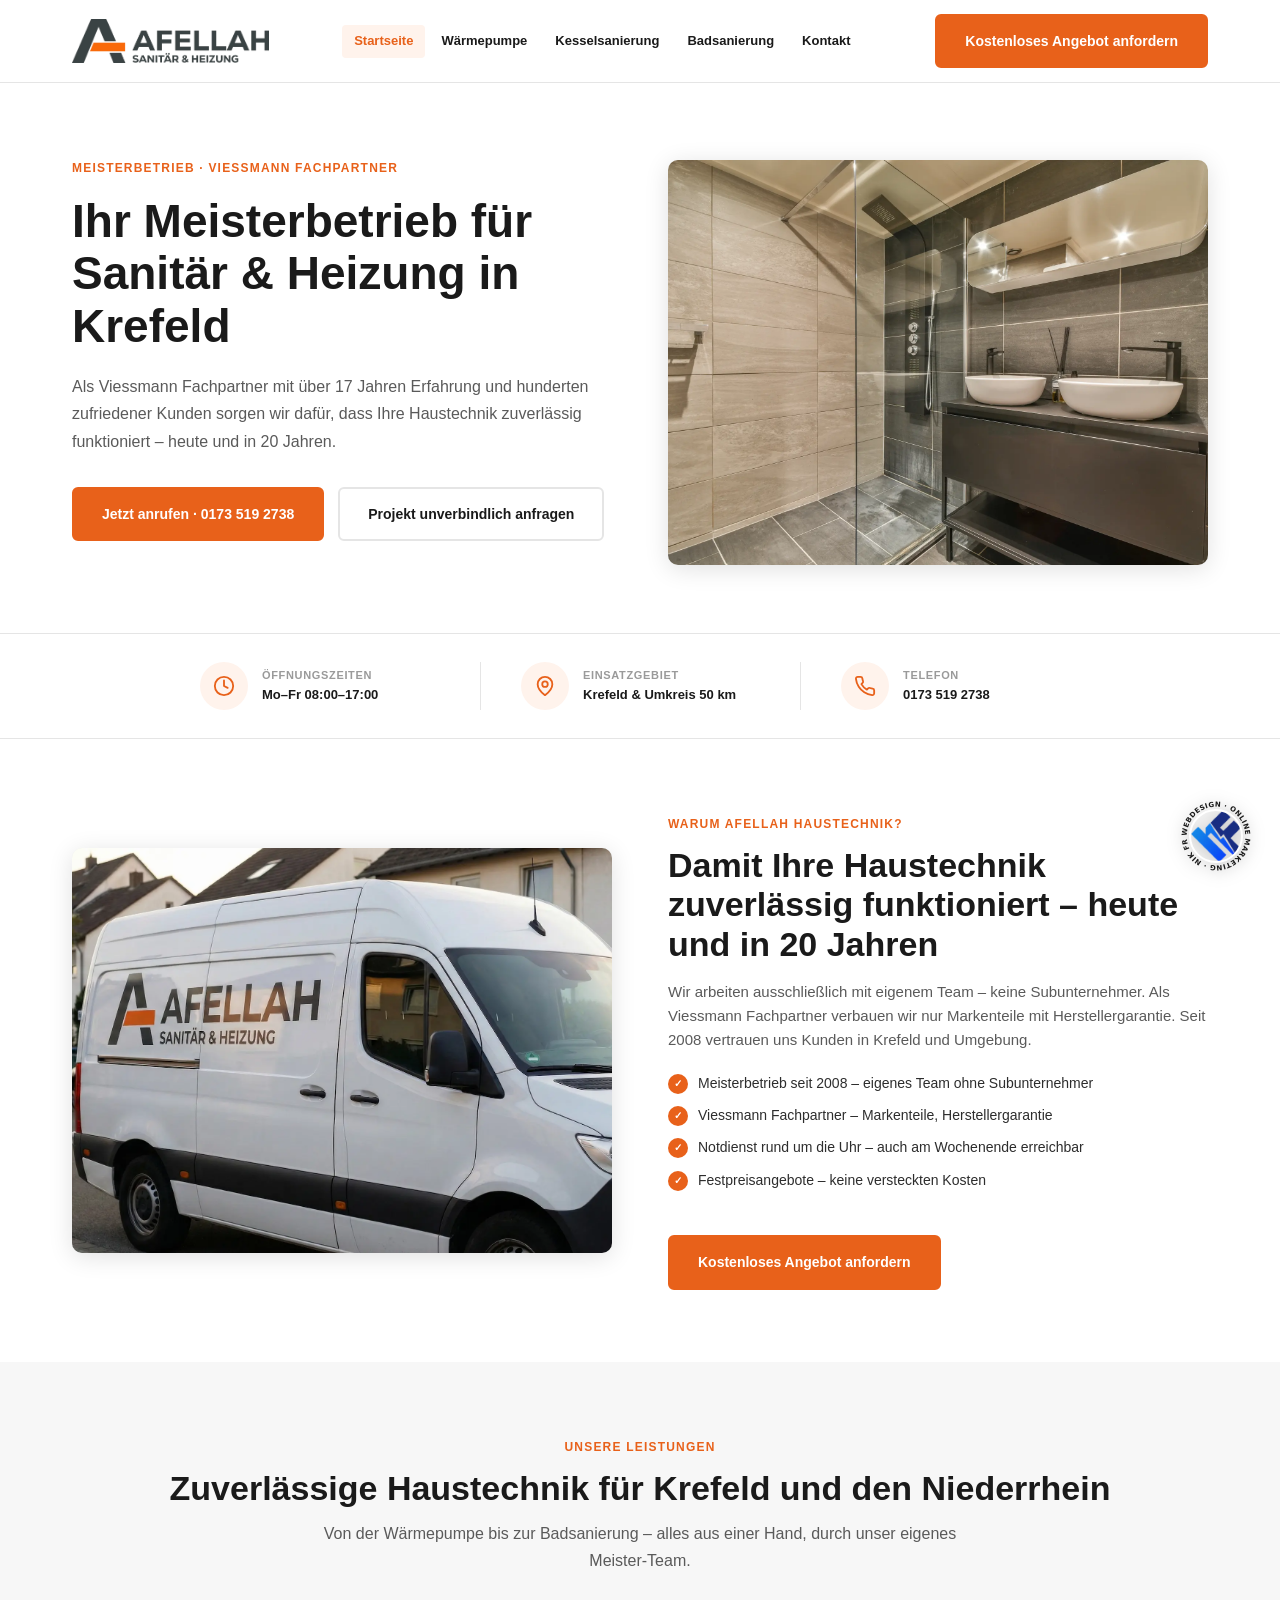
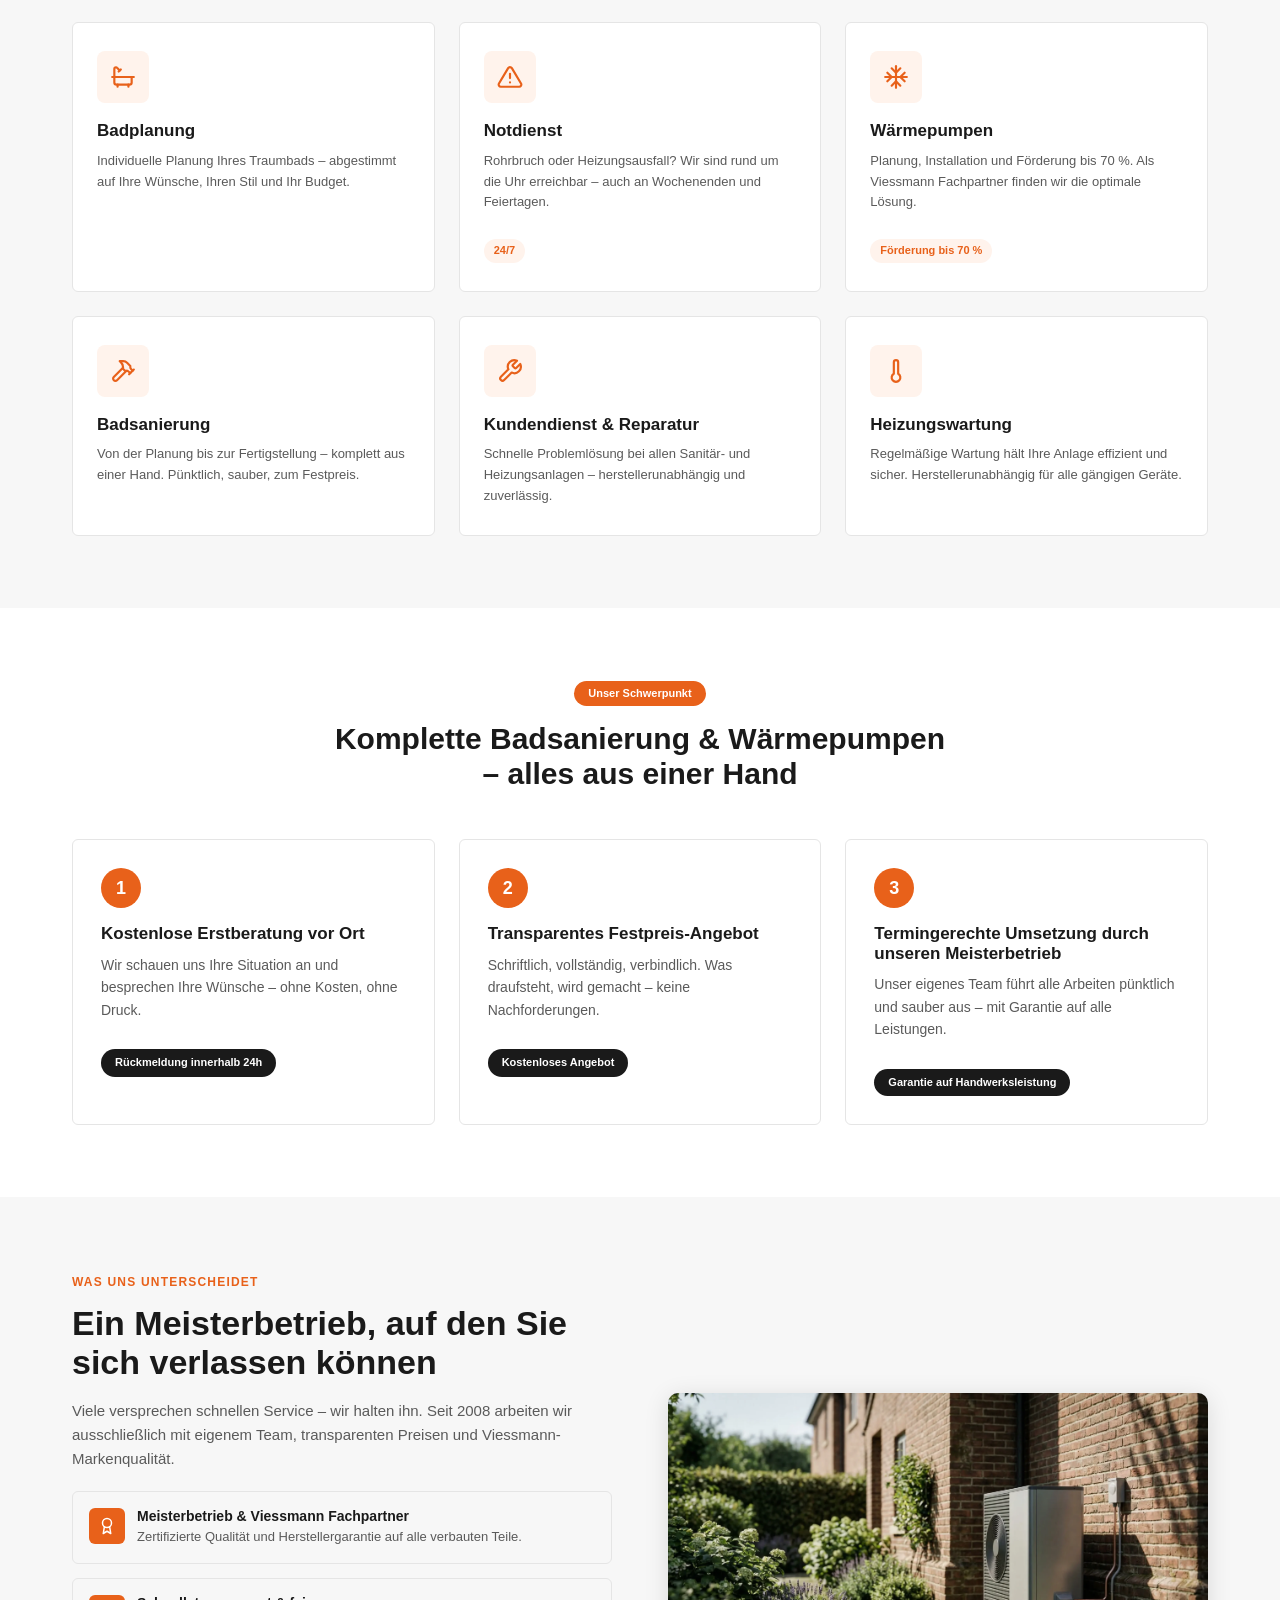
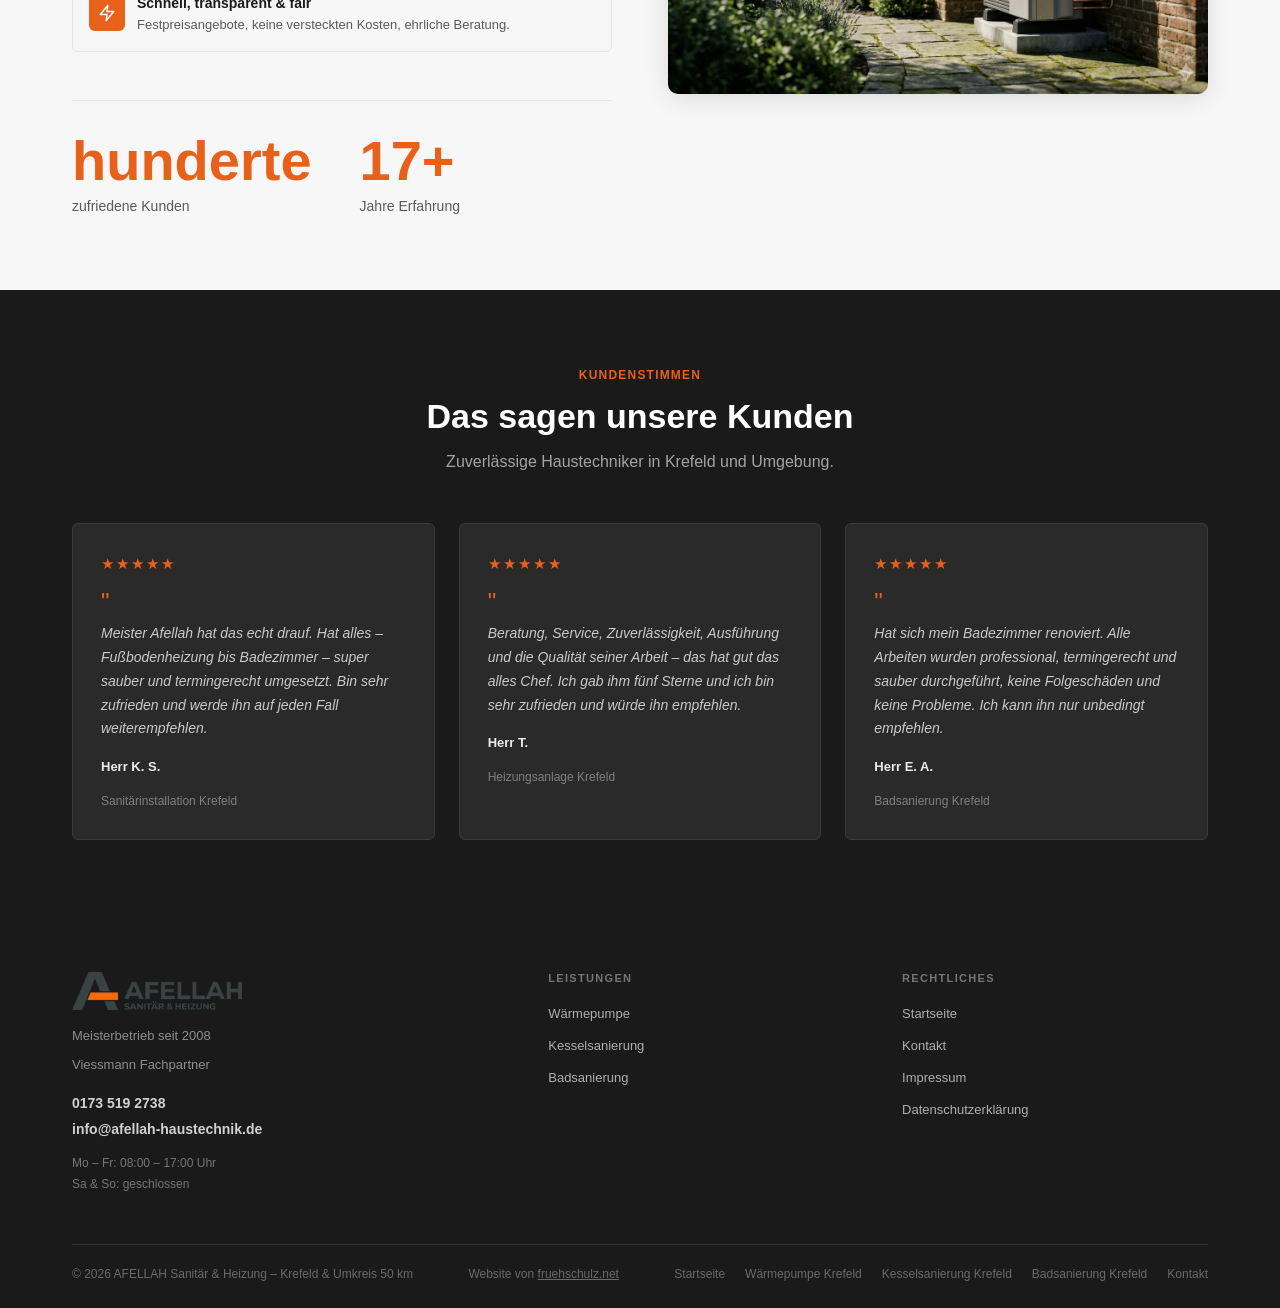
==== index.html @ 7c0c67ad "Agency-Badge auf allen Seiten eingebunden (scripts/agency-badge.js) Co-Authored-By: Claude Sonnet 4." ====
<!DOCTYPE html>
<html lang="de">
<head>
  <meta charset="UTF-8">
  <meta name="viewport" content="width=device-width, initial-scale=1.0">
  <meta name="description" data-ase="meta.description_startseite" content="Meisterbetrieb für Sanitär und Heizung in Krefeld. Viessmann Fachpartner. Wärmepumpen, Kesselsanierung, Badsanierung. Über 17 Jahre Erfahrung.">
  <meta property="og:title" content="Afellah Haustechnik – Meisterbetrieb Krefeld">
  <title data-ase="meta.title_startseite">Afellah Haustechnik – Meisterbetrieb für Sanitär &amp; Heizung Krefeld</title>
  <link rel="stylesheet" href="afellah-tokens.css">
</head>
<body>

<!-- ========== HEADER ========== -->
<header class="site-header">
  <div class="wrap">
    <div class="header-row">
      <a href="index.html" class="logo-link">
        <img src="assets/Afellah-logo-farbe.webp" alt="Afellah Haustechnik Krefeld" class="logo-img">
      </a>
      <nav class="main-nav">
        <a href="index.html" class="nav-link active">Startseite</a>
        <a href="waermepumpe.html" class="nav-link">Wärmepumpe</a>
        <a href="kesselsanierung.html" class="nav-link">Kesselsanierung</a>
        <a href="badsanierung.html" class="nav-link">Badsanierung</a>
        <a href="kontakt.html" class="nav-link">Kontakt</a>
      </nav>
      <a href="kontakt.html" class="btn btn-primary">Kostenloses Angebot anfordern</a>
      <button class="nav-toggle" aria-label="Menü öffnen">&#9776;</button>
    </div>
  </div>
</header>

<!-- ========== HERO ========== -->
<section class="hero-section">
  <div class="wrap">
    <div class="hero-grid">
      <div class="hero-text">
        <div class="eyebrow" data-ase="startseite.hero.eyebrow">Meisterbetrieb · Viessmann Fachpartner</div>
        <h1 data-ase="startseite.hero.title">Ihr Meisterbetrieb für Sanitär &amp; Heizung in Krefeld</h1>
        <p class="lead" data-ase="startseite.hero.lead">Als Viessmann Fachpartner mit über 17 Jahren Erfahrung und hunderten zufriedener Kunden sorgen wir dafür, dass Ihre Haustechnik zuverlässig funktioniert – heute und in 20 Jahren.</p>
        <div class="hero-ctas">
          <a href="tel:01735192738" class="btn btn-primary" data-ase="startseite.hero.cta_primary.text" data-ase-href-path="startseite.hero.cta_primary.href">Jetzt anrufen · 0173 519 2738</a>
          <a href="kontakt.html" class="btn btn-outline-dark" data-ase="startseite.hero.cta_secondary.text" data-ase-href-path="startseite.hero.cta_secondary.href">Projekt unverbindlich anfragen</a>
        </div>
      </div>
      <div class="hero-image">
        <img src="assets/black-interior-of-modern-restroom-2026-03-09-01-51-30-utc.webp" alt="Modernes Badezimmer – Afellah Haustechnik Krefeld" data-ase="startseite.hero.image">
      </div>
    </div>
  </div>
</section>

<!-- ========== TRUST BAR ========== -->
<div class="trust-bar">
  <div class="wrap">
    <div class="trust-grid">
      <div class="trust-item">
        <div class="trust-icon-box" data-icon="clock"></div>
        <div class="trust-item-text">
          <span class="trust-item-label">Öffnungszeiten</span>
          <span class="trust-item-value">Mo–Fr 08:00–17:00</span>
        </div>
      </div>
      <div class="trust-item">
        <div class="trust-icon-box" data-icon="map-pin"></div>
        <div class="trust-item-text">
          <span class="trust-item-label">Einsatzgebiet</span>
          <span class="trust-item-value">Krefeld &amp; Umkreis 50 km</span>
        </div>
      </div>
      <div class="trust-item">
        <div class="trust-icon-box" data-icon="phone"></div>
        <div class="trust-item-text">
          <span class="trust-item-label">Telefon</span>
          <span class="trust-item-value"><a href="tel:01735192738" style="color:inherit;">0173 519 2738</a></span>
        </div>
      </div>
    </div>
  </div>
</div>

<!-- ========== WARUM AFELLAH ========== -->
<section class="section">
  <div class="wrap">
    <div class="two-col">
      <div class="col-image" style="aspect-ratio:4/3; background:#f0f0f0; display:flex; align-items:center; justify-content:center;">
        <img src="assets/firmenwagen-abellah-transporter.webp" alt="Afellah Haustechnik Firmenwagen Krefeld" style="width:100%;height:100%;object-fit:cover;" data-ase="startseite.warum.image">
      </div>
      <div class="col-text">
        <div class="eyebrow" data-ase="startseite.warum.eyebrow">Warum Afellah Haustechnik?</div>
        <h2 data-ase="startseite.warum.title">Damit Ihre Haustechnik zuverlässig funktioniert – heute und in 20 Jahren</h2>
        <p data-ase="startseite.warum.text">Wir arbeiten ausschließlich mit eigenem Team – keine Subunternehmer. Als Viessmann Fachpartner verbauen wir nur Markenteile mit Herstellergarantie. Seit 2008 vertrauen uns Kunden in Krefeld und Umgebung.</p>
        <ul class="check-list" data-ase="startseite.warum.checks">
          <template><li data-ase-item="."></li></template>
          <li>Meisterbetrieb seit 2008 – eigenes Team ohne Subunternehmer</li>
          <li>Viessmann Fachpartner – Markenteile, Herstellergarantie</li>
          <li>Notdienst rund um die Uhr – auch am Wochenende erreichbar</li>
          <li>Festpreisangebote – keine versteckten Kosten</li>
        </ul>
        <a href="kontakt.html" class="btn btn-primary" style="margin-top:24px;" data-ase="startseite.warum.cta.text" data-ase-href-path="startseite.warum.cta.href">Kostenloses Angebot anfordern</a>
      </div>
    </div>
  </div>
</section>

<!-- ========== LEISTUNGEN ========== -->
<section class="section bg-light">
  <div class="wrap">
    <div class="section-header">
      <div class="eyebrow" data-ase="startseite.leistungen.eyebrow">Unsere Leistungen</div>
      <h2 data-ase="startseite.leistungen.title">Zuverlässige Haustechnik für Krefeld und den Niederrhein</h2>
      <p class="lead" data-ase="startseite.leistungen.lead">Von der Wärmepumpe bis zur Badsanierung – alles aus einer Hand, durch unser eigenes Meister-Team.</p>
    </div>
    <div class="cards-grid-3" data-ase="startseite.leistungen.items">
      <template>
        <a class="service-card" data-ase-item="." data-ase-href="href">
          <div class="service-icon" data-ase-item="icon"></div>
          <h3 data-ase-item="title"></h3>
          <p data-ase-item="text"></p>
          <span class="service-tag" data-ase-item="tag"></span>
        </a>
      </template>
      <a href="badsanierung.html" class="service-card">
        <div class="service-icon">🛁</div>
        <h3>Badplanung</h3>
        <p>Individuelle Planung Ihres Traumbads – abgestimmt auf Ihre Wünsche, Ihren Stil und Ihr Budget.</p>
      </a>
      <div class="service-card">
        <div class="service-icon">🚨</div>
        <h3>Notdienst</h3>
        <p>Rohrbruch oder Heizungsausfall? Wir sind rund um die Uhr erreichbar – auch an Wochenenden und Feiertagen.</p>
        <span class="service-tag">24/7</span>
      </div>
      <a href="waermepumpe.html" class="service-card">
        <div class="service-icon">♨️</div>
        <h3>Wärmepumpen</h3>
        <p>Planung, Installation und Förderung bis 70 %. Als Viessmann Fachpartner finden wir die optimale Lösung.</p>
        <span class="service-tag">Förderung bis 70 %</span>
      </a>
      <a href="badsanierung.html" class="service-card">
        <div class="service-icon">🔨</div>
        <h3>Badsanierung</h3>
        <p>Von der Planung bis zur Fertigstellung – komplett aus einer Hand. Pünktlich, sauber, zum Festpreis.</p>
      </a>
      <div class="service-card">
        <div class="service-icon">🔧</div>
        <h3>Kundendienst &amp; Reparatur</h3>
        <p>Schnelle Problemlösung bei allen Sanitär- und Heizungsanlagen – herstellerunabhängig und zuverlässig.</p>
      </div>
      <a href="kesselsanierung.html" class="service-card">
        <div class="service-icon">🌡️</div>
        <h3>Heizungswartung</h3>
        <p>Regelmäßige Wartung hält Ihre Anlage effizient und sicher. Herstellerunabhängig für alle gängigen Geräte.</p>
      </a>
    </div>
  </div>
</section>

<!-- ========== SCHWERPUNKT ========== -->
<section class="section">
  <div class="wrap">
    <div class="process-intro">
      <span class="tag" style="display:inline-block;padding:4px 14px;background:var(--orange);color:#fff;border-radius:20px;font-size:11px;font-weight:600;margin-bottom:16px;" data-ase="startseite.schwerpunkt.tag">Unser Schwerpunkt</span>
      <h2 data-ase="startseite.schwerpunkt.title">Komplette Badsanierung &amp; Wärmepumpen<br>– alles aus einer Hand</h2>
    </div>
    <div class="steps-grid" data-ase="startseite.schwerpunkt.steps">
      <template>
        <div class="step-card">
          <div class="step-num" data-ase-item="num"></div>
          <h3 data-ase-item="title"></h3>
          <p data-ase-item="text"></p>
          <span class="pill" data-ase-item="pill"></span>
        </div>
      </template>
      <div class="step-card">
        <div class="step-num">1</div>
        <h3>Kostenlose Erstberatung vor Ort</h3>
        <p>Wir schauen uns Ihre Situation an und besprechen Ihre Wünsche – ohne Kosten, ohne Druck.</p>
        <span class="pill">Rückmeldung innerhalb 24h</span>
      </div>
      <div class="step-card">
        <div class="step-num">2</div>
        <h3>Transparentes Festpreis-Angebot</h3>
        <p>Schriftlich, vollständig, verbindlich. Was draufsteht, wird gemacht – keine Nachforderungen.</p>
        <span class="pill">Kostenloses Angebot</span>
      </div>
      <div class="step-card">
        <div class="step-num">3</div>
        <h3>Termingerechte Umsetzung durch unseren Meisterbetrieb</h3>
        <p>Unser eigenes Team führt alle Arbeiten pünktlich und sauber aus – mit Garantie auf alle Leistungen.</p>
        <span class="pill">Garantie auf Handwerksleistung</span>
      </div>
    </div>
  </div>
</section>

<!-- ========== WAS UNS UNTERSCHEIDET ========== -->
<section class="section bg-light">
  <div class="wrap">
    <div class="unterscheidet-grid">
      <div class="unterscheidet-left">
        <div class="eyebrow" data-ase="startseite.unterscheidet.eyebrow">Was uns unterscheidet</div>
        <h2 data-ase="startseite.unterscheidet.title">Ein Meisterbetrieb, auf den Sie sich verlassen können</h2>
        <p data-ase="startseite.unterscheidet.text">Viele versprechen schnellen Service – wir halten ihn. Seit 2008 arbeiten wir ausschließlich mit eigenem Team, transparenten Preisen und Viessmann-Markenqualität.</p>
        <div class="trust-badges" data-ase="startseite.unterscheidet.badges">
          <template>
            <div class="trust-badge">
              <div class="trust-badge-icon" data-ase-item="icon"></div>
              <div class="trust-badge-text">
                <h4 data-ase-item="title"></h4>
                <p data-ase-item="text"></p>
              </div>
            </div>
          </template>
          <div class="trust-badge">
            <div class="trust-badge-icon">🏆</div>
            <div class="trust-badge-text">
              <h4>Meisterbetrieb &amp; Viessmann Fachpartner</h4>
              <p>Zertifizierte Qualität und Herstellergarantie auf alle verbauten Teile.</p>
            </div>
          </div>
          <div class="trust-badge">
            <div class="trust-badge-icon">⚡</div>
            <div class="trust-badge-text">
              <h4>Schnell, transparent &amp; fair</h4>
              <p>Festpreisangebote, keine versteckten Kosten, ehrliche Beratung.</p>
            </div>
          </div>
        </div>
        <div class="stats-bar" data-ase="startseite.unterscheidet.stats">
          <template>
            <div class="stat-item">
              <span class="stat-num" data-ase-item="num"></span>
              <span class="stat-label" data-ase-item="label"></span>
            </div>
          </template>
          <div class="stat-item">
            <span class="stat-num">hunderte</span>
            <span class="stat-label">zufriedene Kunden</span>
          </div>
          <div class="stat-item">
            <span class="stat-num">17+</span>
            <span class="stat-label">Jahre Erfahrung</span>
          </div>
        </div>
      </div>
      <div class="unterscheidet-right">
        <img src="assets/luft-waermepumpe-backsteinhaus-scaled.webp" alt="Wärmepumpe Afellah Haustechnik Krefeld" data-ase="startseite.unterscheidet.image">
      </div>
    </div>
  </div>
</section>

<!-- ========== TESTIMONIALS ========== -->
<section class="testimonials-section">
  <div class="wrap">
    <div class="section-header">
      <div class="eyebrow" data-ase="startseite.testimonials.eyebrow">Kundenstimmen</div>
      <h2 data-ase="startseite.testimonials.title">Das sagen unsere Kunden</h2>
      <p class="lead" data-ase="startseite.testimonials.lead">Zuverlässige Haustechniker in Krefeld und Umgebung.</p>
    </div>
    <div class="cards-grid-3" data-ase="startseite.testimonials.items">
      <template>
        <div class="testimonial-card">
          <div class="stars" data-ase-item="stars"></div>
          <span class="quote-mark">"</span>
          <p class="quote" data-ase-item="quote"></p>
          <p class="author" data-ase-item="author"></p>
          <p class="author-role" data-ase-item="role"></p>
        </div>
      </template>
      <div class="testimonial-card">
        <div class="stars">★★★★★</div>
        <span class="quote-mark">"</span>
        <p class="quote">Meister Afellah hat das echt drauf. Hat alles – Fußbodenheizung bis Badezimmer – super sauber und termingerecht umgesetzt. Bin sehr zufrieden und werde ihn auf jeden Fall weiterempfehlen.</p>
        <p class="author">Herr K. S.</p>
        <p class="author-role">Sanitärinstallation Krefeld</p>
      </div>
      <div class="testimonial-card">
        <div class="stars">★★★★★</div>
        <span class="quote-mark">"</span>
        <p class="quote">Beratung, Service, Zuverlässigkeit, Ausführung und die Qualität seiner Arbeit – das hat gut das alles Chef. Ich gab ihm fünf Sterne und ich bin sehr zufrieden und würde ihn empfehlen.</p>
        <p class="author">Herr T.</p>
        <p class="author-role">Heizungsanlage Krefeld</p>
      </div>
      <div class="testimonial-card">
        <div class="stars">★★★★★</div>
        <span class="quote-mark">"</span>
        <p class="quote">Hat sich mein Badezimmer renoviert. Alle Arbeiten wurden professional, termingerecht und sauber durchgeführt, keine Folgeschäden und keine Probleme. Ich kann ihn nur unbedingt empfehlen.</p>
        <p class="author">Herr E. A.</p>
        <p class="author-role">Badsanierung Krefeld</p>
      </div>
    </div>
  </div>
</section>


<!-- ========== FOOTER ========== -->
<footer class="site-footer">
  <div class="wrap">
    <div class="footer-grid">
      <div class="footer-col footer-brand">
        <img src="assets/Afellah-logo-farbe.webp" alt="Afellah Haustechnik" class="footer-logo">
        <p>Meisterbetrieb seit 2008</p>
        <p>Viessmann Fachpartner</p>
        <div class="footer-contact">
          <a href="tel:01735192738">0173 519 2738</a>
          <a href="mailto:info@afellah-haustechnik.de">info@afellah-haustechnik.de</a>
        </div>
        <div class="footer-hours">
          Mo – Fr: 08:00 – 17:00 Uhr<br>
          Sa &amp; So: geschlossen
        </div>
      </div>
      <div class="footer-col">
        <h4>Leistungen</h4>
        <ul>
          <li><a href="waermepumpe.html">Wärmepumpe</a></li>
          <li><a href="kesselsanierung.html">Kesselsanierung</a></li>
          <li><a href="badsanierung.html">Badsanierung</a></li>
        </ul>
      </div>
      <div class="footer-col">
        <h4>Rechtliches</h4>
        <ul>
          <li><a href="index.html">Startseite</a></li>
          <li><a href="kontakt.html">Kontakt</a></li>
          <li><a href="impressum.html">Impressum</a></li>
          <li><a href="datenschutz.html">Datenschutzerklärung</a></li>
        </ul>
      </div>
    </div>
    <div class="footer-bottom">
      <span>© 2026 AFELLAH Sanitär &amp; Heizung – Krefeld &amp; Umkreis 50 km</span>
      <span style="font-size: 12px; color: rgba(255,255,255,.35);">Website von <a href="https://fruehschulz.net/" target="_blank" rel="noopener" style="color: rgba(255,255,255,.35); text-decoration: underline;">fruehschulz.net</a></span>
      <nav>
        <a href="index.html">Startseite</a>
        <a href="waermepumpe.html">Wärmepumpe Krefeld</a>
        <a href="kesselsanierung.html">Kesselsanierung Krefeld</a>
        <a href="badsanierung.html">Badsanierung Krefeld</a>
        <a href="kontakt.html">Kontakt</a>
      </nav>
    </div>
  </div>
</footer>

<script src="scripts/ase-bridge.js"></script>
<script src="scripts/agency-badge.js"></script>
</body>
</html>
---- afellah-tokens.css ----
/* ============================================================
   AFELLAH HAUSTECHNIK – Design System
   ============================================================ */

:root {
  --orange:      #E8611A;
  --orange-dark: #C04E0F;
  --orange-light:#FFF3EC;
  --dark:        #1A1A1A;
  --dark-2:      #2A2A2A;
  --dark-3:      #3A3A3A;
  --ink:         #1A1A1A;
  --ink-2:       #2D2D2D;
  --ink-3:       #5A5A5A;
  --mute:        #9A9A9A;
  --hair:        #E5E5E5;
  --paper:       #FFFFFF;
  --paper-2:     #F7F7F7;
  --shadow-sm:   0 2px 8px rgba(0,0,0,.08);
  --shadow-md:   0 4px 24px rgba(0,0,0,.12);
  --radius:      6px;
  --radius-lg:   10px;
}

/* ---- Reset ---- */
*, *::before, *::after { box-sizing: border-box; }
html, body { margin: 0; padding: 0; }
body {
  font-family: 'Inter', -apple-system, BlinkMacSystemFont, 'Segoe UI', 'Arial', sans-serif;
  color: var(--ink);
  background: var(--paper);
  -webkit-font-smoothing: antialiased;
  line-height: 1.6;
  font-size: 15px;
}
a { color: inherit; text-decoration: none; }
img { max-width: 100%; display: block; height: auto; }
ul { margin: 0; padding: 0; list-style: none; }
h1, h2, h3, h4 { margin: 0; line-height: 1.15; }
p { margin: 0 0 14px; }
p:last-child { margin-bottom: 0; }

/* ---- Layout ---- */
.wrap { max-width: 1200px; margin: 0 auto; padding: 0 32px; }
.section { padding: 72px 0; }
.bg-light { background: var(--paper-2); }
.bg-dark { background: var(--dark); color: #fff; }
.section-header { margin-bottom: 48px; text-align: center; }
.section-header h2 { margin-bottom: 12px; }
.section-header .lead { max-width: 640px; margin: 12px auto 0; }

/* ---- Typography ---- */
h1 { font-size: 46px; font-weight: 700; }
h2 { font-size: 34px; font-weight: 700; }
h3 { font-size: 20px; font-weight: 700; }
h4 { font-size: 12px; font-weight: 700; letter-spacing: .1em; text-transform: uppercase; }
.eyebrow {
  display: inline-block;
  font-size: 12px; font-weight: 600; letter-spacing: .1em; text-transform: uppercase;
  color: var(--orange); margin-bottom: 12px;
}
.lead { font-size: 16px; line-height: 1.7; color: var(--ink-3); }

/* ---- Buttons ---- */
.btn {
  display: inline-flex; align-items: center; justify-content: center; gap: 8px;
  padding: 14px 28px; border-radius: var(--radius); border: 2px solid transparent;
  font-size: 14px; font-weight: 600; cursor: pointer;
  transition: all .2s; white-space: nowrap; font-family: inherit;
}
.btn-primary {
  background: var(--orange); color: #fff;
  border-color: var(--orange);
}
.btn-primary:hover { background: var(--orange-dark); border-color: var(--orange-dark); }
.btn-outline-white {
  background: transparent; color: #fff;
  border-color: rgba(255,255,255,.5);
}
.btn-outline-white:hover { background: rgba(255,255,255,.1); border-color: #fff; }
.btn-outline-dark {
  background: transparent; color: var(--ink);
  border-color: var(--hair);
}
.btn-outline-dark:hover { border-color: var(--ink); background: var(--ink); color: #fff; }
.btn-lg { padding: 16px 36px; font-size: 15px; }

/* ============================================================
   HEADER
   ============================================================ */
.site-header {
  background: #fff;
  border-bottom: 1px solid var(--hair);
  position: sticky; top: 0; z-index: 100;
}
.header-row {
  display: flex; align-items: center; justify-content: space-between;
  padding: 14px 0; gap: 24px;
}
.logo-link { flex-shrink: 0; }
.logo-img { height: 44px; width: auto; }
.main-nav { display: flex; gap: 4px; }
.nav-link {
  font-size: 13px; font-weight: 600; color: var(--ink);
  transition: color .2s; padding: 6px 12px; border-radius: 4px;
}
.nav-link:hover { color: var(--orange); }
.nav-link.active { color: var(--orange); background: var(--orange-light); }
.nav-toggle {
  display: none; background: none; border: none;
  font-size: 22px; cursor: pointer; padding: 4px 8px; color: var(--ink);
}

/* ============================================================
   HERO
   ============================================================ */
.hero-section {
  padding: 72px 0 64px;
  background: var(--paper);
}
.hero-grid {
  display: grid; grid-template-columns: 1fr 1fr; gap: 56px; align-items: center;
}
.hero-text .eyebrow { margin-bottom: 16px; }
.hero-text h1 { margin-bottom: 20px; color: var(--ink); }
.hero-text .lead { margin-bottom: 32px; }
.hero-ctas { display: flex; gap: 14px; flex-wrap: wrap; margin-bottom: 28px; }
.hero-image {
  border-radius: var(--radius-lg);
  overflow: hidden;
  box-shadow: var(--shadow-md);
  aspect-ratio: 4/3;
}
.hero-image img { width: 100%; height: 100%; object-fit: cover; }

/* ---- Subpage hero ---- */
.hero-sub { padding: 56px 0; background: var(--paper); }
.hero-compact { padding: 56px 0; text-align: center; }
.hero-info-bar {
  display: flex; gap: 24px; flex-wrap: wrap;
  padding-top: 20px; border-top: 1px solid var(--hair);
  font-size: 13px; color: var(--ink-3);
}

/* ============================================================
   TRUST BAR
   ============================================================ */
.trust-bar { background: var(--paper); padding: 28px 0; border-top: 1px solid var(--hair); border-bottom: 1px solid var(--hair); }
.trust-grid { display: flex; gap: 0; justify-content: center; }
.trust-item {
  display: flex; align-items: center; gap: 14px;
  padding: 0 40px; flex: 1; max-width: 320px;
}
.trust-item + .trust-item {
  border-left: 1px solid var(--hair);
}
.trust-icon-box {
  width: 48px; height: 48px; flex-shrink: 0;
  background: var(--orange-light);
  border-radius: 50%;
  display: flex; align-items: center; justify-content: center;
  color: var(--orange); font-size: 20px;
}
.trust-icon-box svg { width: 22px; height: 22px; }
.trust-item-text { display: flex; flex-direction: column; }
.trust-item-label { font-size: 11px; font-weight: 600; color: var(--mute); text-transform: uppercase; letter-spacing: .06em; }
.trust-item-value { font-size: 13px; font-weight: 600; color: var(--ink); }

/* ============================================================
   TWO-COL SECTIONS
   ============================================================ */
.two-col {
  display: grid; grid-template-columns: 1fr 1fr; gap: 56px; align-items: center;
}
.two-col-text-right { direction: rtl; }
.two-col-text-right > * { direction: ltr; }
.col-text .eyebrow { margin-bottom: 12px; }
.col-text h2 { margin-bottom: 16px; }
.col-text p { color: var(--ink-3); font-size: 15px; }
.col-image { border-radius: var(--radius-lg); overflow: hidden; box-shadow: var(--shadow-md); }
.col-image img { width: 100%; height: 100%; object-fit: cover; }

/* ---- Check list ---- */
.check-list { display: flex; flex-direction: column; gap: 10px; margin: 20px 0; }
.check-list li {
  display: flex; align-items: flex-start; gap: 10px;
  font-size: 14px; color: var(--ink-2);
}
.check-list li::before {
  content: "✓";
  display: inline-flex; align-items: center; justify-content: center;
  width: 20px; height: 20px; flex-shrink: 0;
  background: var(--orange); color: #fff;
  border-radius: 50%; font-size: 10px; font-weight: 700;
  margin-top: 2px;
}

/* ============================================================
   LEISTUNGEN CARDS
   ============================================================ */
.cards-grid-3 { display: grid; grid-template-columns: repeat(3, 1fr); gap: 24px; }
.cards-grid-2 { display: grid; grid-template-columns: repeat(2, 1fr); gap: 24px; }

.service-card {
  padding: 28px 24px;
  border-radius: var(--radius);
  background: var(--paper);
  border: 1px solid var(--hair);
  transition: transform .2s, box-shadow .2s, border-color .2s;
  display: block;
}
.service-card:hover {
  transform: translateY(-4px);
  box-shadow: var(--shadow-md);
  border-color: var(--orange);
}
.service-icon svg { width: 26px; height: 26px; }
.service-icon {
  width: 52px; height: 52px;
  background: var(--orange-light);
  border-radius: 8px;
  display: flex; align-items: center; justify-content: center;
  color: var(--orange); font-size: 24px;
  margin-bottom: 18px;
}
.service-card h3 { font-size: 17px; margin-bottom: 10px; }
.service-card p { font-size: 13px; color: var(--ink-3); line-height: 1.6; }
.service-tag {
  display: inline-block; margin-top: 12px;
  padding: 3px 10px;
  background: var(--orange-light); color: var(--orange);
  border-radius: 20px; font-size: 11px; font-weight: 600;
}

/* ============================================================
   SCHWERPUNKT / PROCESS
   ============================================================ */
.process-intro {
  text-align: center; margin-bottom: 48px;
}
.process-intro .tag {
  display: inline-block; padding: 4px 14px;
  background: var(--orange); color: #fff;
  border-radius: 20px; font-size: 11px; font-weight: 600;
  margin-bottom: 16px;
}
.process-intro h2 { font-size: 30px; max-width: 640px; margin: 0 auto; }

.steps-grid { display: grid; grid-template-columns: repeat(3, 1fr); gap: 24px; }
.step-card {
  padding: 28px;
  border-radius: var(--radius);
  background: var(--paper);
  border: 1px solid var(--hair);
}
.step-num {
  width: 40px; height: 40px;
  border-radius: 50%;
  background: var(--orange); color: #fff;
  display: flex; align-items: center; justify-content: center;
  font-size: 18px; font-weight: 700;
  margin-bottom: 16px;
}
.step-card h3 { font-size: 17px; margin-bottom: 10px; }
.step-card p { font-size: 14px; color: var(--ink-3); }
.pill {
  display: inline-block; margin-top: 14px;
  padding: 5px 14px;
  background: var(--dark); color: #fff;
  border-radius: 20px; font-size: 11px; font-weight: 600;
}

/* ============================================================
   WAS UNS UNTERSCHEIDET
   ============================================================ */
.unterscheidet-grid {
  display: grid; grid-template-columns: 1fr 1fr; gap: 56px; align-items: center;
}
.unterscheidet-left h2 { margin-bottom: 16px; }
.unterscheidet-left p { color: var(--ink-3); font-size: 15px; margin-bottom: 16px; }

.trust-badges { display: flex; flex-direction: column; gap: 14px; margin-top: 20px; }
.trust-badge {
  display: flex; align-items: flex-start; gap: 12px;
  padding: 16px; border-radius: var(--radius);
  background: var(--paper-2); border: 1px solid var(--hair);
}
.trust-badge-icon {
  width: 36px; height: 36px; flex-shrink: 0;
  background: var(--orange); color: #fff;
  border-radius: 6px; display: flex; align-items: center;
  justify-content: center; font-size: 16px;
}
.trust-badge-icon svg { width: 18px; height: 18px; }
.trust-badge-text h4 { font-size: 14px; font-weight: 700; margin-bottom: 3px; text-transform: none; letter-spacing: 0; }
.trust-badge-text p { font-size: 13px; color: var(--ink-3); margin: 0; }

.unterscheidet-right { border-radius: var(--radius-lg); overflow: hidden; box-shadow: var(--shadow-md); }
.unterscheidet-right img { width: 100%; }

/* Stats */
.stats-bar {
  display: flex; gap: 48px; margin-top: 48px;
  padding-top: 32px; border-top: 1px solid var(--hair);
}
.stat-item { display: flex; flex-direction: column; }
.stat-num {
  font-size: 56px; font-weight: 700; line-height: 1;
  color: var(--orange);
}
.stat-label { font-size: 14px; color: var(--ink-3); margin-top: 6px; }

/* ============================================================
   TESTIMONIALS (dark)
   ============================================================ */
.testimonials-section {
  background: var(--dark); padding: 72px 0;
}
.testimonials-section .section-header .eyebrow { color: var(--orange); }
.testimonials-section .section-header h2 { color: #fff; }
.testimonials-section .section-header .lead { color: rgba(255,255,255,.6); }

.testimonial-card {
  padding: 28px;
  border-radius: var(--radius);
  background: var(--dark-2);
  border: 1px solid var(--dark-3);
}
.stars { color: var(--orange); font-size: 15px; margin-bottom: 14px; letter-spacing: 2px; }
.quote {
  font-size: 14px; font-style: italic; line-height: 1.7;
  color: rgba(255,255,255,.75); margin-bottom: 16px;
}
.quote-mark { color: var(--orange); font-size: 24px; line-height: 1; display: block; margin-bottom: 8px; }
.author { font-size: 13px; font-weight: 600; color: rgba(255,255,255,.9); }
.author-role { font-size: 12px; color: rgba(255,255,255,.4); margin-top: 2px; }

/* ============================================================
   CONTACT FORM SECTION
   ============================================================ */
.contact-section { padding: 72px 0; }
.contact-grid {
  display: grid; grid-template-columns: 1fr 1.5fr; gap: 64px; align-items: start;
}
.contact-left h2 { font-size: 28px; margin-bottom: 14px; }
.contact-left p { color: var(--ink-3); font-size: 15px; }
.contact-info { margin-top: 28px; display: flex; flex-direction: column; gap: 12px; }
.contact-info-item {
  display: flex; gap: 10px; align-items: flex-start;
  font-size: 14px; color: var(--ink-2);
}
.contact-info-item strong { color: var(--ink); min-width: 110px; flex-shrink: 0; }

.contact-hours { margin-top: 24px; padding-top: 24px; border-top: 1px solid var(--hair); }
.contact-hours h4 { font-size: 13px; font-weight: 700; margin-bottom: 10px; text-transform: none; letter-spacing: 0; }
.hours-row { display: flex; justify-content: space-between; font-size: 13px; color: var(--ink-3); padding: 5px 0; border-bottom: 1px solid var(--hair); }
.hours-row:last-child { border-bottom: none; }
.hours-row strong { color: var(--ink-2); }

/* Form */
.contact-form-box {
  background: var(--paper-2);
  border-radius: var(--radius-lg);
  padding: 36px;
  border: 1px solid var(--hair);
}
.form-row { display: grid; grid-template-columns: 1fr 1fr; gap: 14px; }
.form-group { display: flex; flex-direction: column; gap: 6px; margin-bottom: 14px; }
.form-group label { font-size: 12px; font-weight: 600; color: var(--ink-2); text-transform: uppercase; letter-spacing: .05em; }
.form-group input,
.form-group select,
.form-group textarea {
  padding: 12px 14px; border: 1.5px solid var(--hair);
  border-radius: var(--radius); font-size: 14px; font-family: inherit;
  background: var(--paper); color: var(--ink);
  transition: border-color .2s; width: 100%;
}
.form-group input:focus,
.form-group select:focus,
.form-group textarea:focus {
  outline: none; border-color: var(--orange);
  box-shadow: 0 0 0 3px rgba(232,97,26,.1);
}
.form-group textarea { resize: vertical; min-height: 110px; }
.form-submit { width: 100%; margin-top: 4px; }
.form-note { font-size: 12px; color: var(--mute); margin-top: 10px; text-align: center; }

/* ============================================================
   FOOTER
   ============================================================ */
.site-footer {
  background: var(--dark);
  padding: 60px 0 24px;
}
.footer-grid {
  display: grid; grid-template-columns: 1.4fr 1fr 1fr; gap: 48px;
  margin-bottom: 48px;
}
.footer-logo { height: 38px; width: auto; margin-bottom: 16px; }
.footer-brand p { font-size: 13px; color: rgba(255,255,255,.5); margin-bottom: 8px; }
.footer-brand .footer-contact { margin-top: 16px; display: flex; flex-direction: column; gap: 4px; }
.footer-brand .footer-contact a { font-size: 14px; font-weight: 600; color: rgba(255,255,255,.8); transition: color .2s; }
.footer-brand .footer-contact a:hover { color: var(--orange); }
.footer-hours { margin-top: 12px; font-size: 12px; color: rgba(255,255,255,.4); line-height: 1.8; }
.footer-col h4 {
  font-size: 11px; font-weight: 700; letter-spacing: .12em; text-transform: uppercase;
  color: rgba(255,255,255,.4); margin-bottom: 16px;
}
.footer-col ul { display: flex; flex-direction: column; gap: 8px; }
.footer-col li a {
  font-size: 13px; color: rgba(255,255,255,.65);
  transition: color .2s;
}
.footer-col li a:hover { color: var(--orange); }
.footer-bottom {
  border-top: 1px solid rgba(255,255,255,.1); padding-top: 20px;
  display: flex; justify-content: space-between; align-items: center;
  font-size: 12px; color: rgba(255,255,255,.35); flex-wrap: wrap; gap: 12px;
}
.footer-bottom nav { display: flex; gap: 20px; flex-wrap: wrap; }
.footer-bottom nav a { font-size: 12px; color: rgba(255,255,255,.35); transition: color .2s; }
.footer-bottom nav a:hover { color: rgba(255,255,255,.7); }

/* ============================================================
   SUBPAGE STYLES
   ============================================================ */
.faq-list { display: flex; flex-direction: column; gap: 8px; max-width: 820px; margin: 0 auto; }
.faq-item {
  border: 1px solid var(--hair); border-radius: var(--radius);
  background: var(--paper); overflow: hidden;
}
.faq-item summary {
  padding: 18px 20px; font-weight: 600; font-size: 15px;
  cursor: pointer; list-style: none;
  display: flex; justify-content: space-between; align-items: center;
  color: var(--ink);
}
.faq-item summary::-webkit-details-marker { display: none; }
.faq-item summary::after {
  content: "+"; font-size: 22px; color: var(--orange);
  font-weight: 300; flex-shrink: 0; margin-left: 12px;
}
.faq-item[open] summary::after { content: "−"; }
.faq-item[open] summary { color: var(--orange); }
.faq-item p { padding: 0 20px 18px; font-size: 14px; color: var(--ink-3); margin: 0; }

.foerder-list { display: flex; flex-direction: column; gap: 10px; margin: 20px 0; }
.foerder-item {
  display: flex; align-items: center; gap: 14px;
  padding: 12px 16px; background: var(--orange-light);
  border-radius: var(--radius); border-left: 3px solid var(--orange);
}
.foerder-pct { font-size: 20px; font-weight: 700; color: var(--orange); min-width: 52px; flex-shrink: 0; }

.info-box {
  padding: 14px 18px; background: #FFF8E1;
  border-left: 3px solid #F59E0B;
  border-radius: var(--radius); font-size: 14px; color: var(--ink-2);
}

.feature-card {
  padding: 28px; border-radius: var(--radius);
  background: var(--paper); border: 1px solid var(--hair);
}
.feature-icon { font-size: 28px; margin-bottom: 16px; }
.feature-card h3 { font-size: 18px; margin-bottom: 10px; }
.feature-card p { font-size: 14px; color: var(--ink-3); }

.promise-card { padding: 28px; border-radius: var(--radius); background: var(--paper); border: 1px solid var(--hair); box-shadow: var(--shadow-sm); }
.promise-card h3 { font-size: 18px; margin-bottom: 10px; }
.promise-card p { font-size: 14px; color: var(--ink-3); }

.contact-cards { display: grid; grid-template-columns: repeat(4, 1fr); gap: 20px; margin-bottom: 48px; }
.contact-card { padding: 28px 20px; border-radius: var(--radius); background: var(--paper-2); border: 1px solid var(--hair); text-align: center; }
.contact-card-icon { font-size: 32px; margin-bottom: 12px; }
.contact-card h3 { font-size: 16px; margin-bottom: 8px; }
.contact-value { font-size: 15px; font-weight: 600; color: var(--orange); display: block; margin-bottom: 6px; }
.contact-card p { font-size: 13px; color: var(--ink-3); margin: 0; }
.opening-hours { background: var(--paper-2); border: 1px solid var(--hair); border-radius: var(--radius); padding: 28px; max-width: 480px; }
.opening-hours h3 { font-size: 16px; margin-bottom: 16px; }
.hours-table { width: 100%; border-collapse: collapse; }
.hours-table td { padding: 8px 0; font-size: 14px; color: var(--ink-2); }
.hours-table td:last-child { text-align: right; font-weight: 600; }
.notdienst-row td { color: var(--orange); font-weight: 600; border-top: 1px solid var(--hair); padding-top: 12px; }

.contact-form-wide { max-width: 860px; margin: 0 auto; }
.contact-form-wide .contact-form-box { background: none; border: none; padding: 0; }
.stat-card { background: var(--paper-2); border: 1px solid var(--hair); border-radius: var(--radius); padding: 24px; text-align: center; }

/* ============================================================
   RESPONSIVE
   ============================================================ */
@media (max-width: 1024px) {
  .cards-grid-3 { grid-template-columns: repeat(2, 1fr); }
  .steps-grid { grid-template-columns: repeat(2, 1fr); }
  .contact-cards { grid-template-columns: repeat(2, 1fr); }
  .trust-item { padding: 0 24px; }
}

@media (max-width: 768px) {
  h1 { font-size: 30px; }
  h2 { font-size: 24px; }
  h3 { font-size: 18px; }
  .lead { font-size: 15px; }
  .wrap { padding: 0 20px; }
  .section { padding: 48px 0; }

  .main-nav {
    display: none;
    position: absolute; top: 100%; left: 0; right: 0;
    background: #fff; padding: 16px 20px 24px;
    flex-direction: column; gap: 4px;
    border-top: 1px solid var(--hair);
    box-shadow: 0 8px 24px rgba(0,0,0,.12);
  }
  .site-header.nav-open .main-nav { display: flex; }
  .main-nav .nav-link { padding: 12px 14px; font-size: 15px; }
  .nav-toggle { display: block; }
  .site-header .header-row > .btn { display: none; }

  .hero-section { padding: 40px 0; }
  .hero-grid { grid-template-columns: 1fr; gap: 28px; }
  .hero-image { order: -1; }
  .hero-ctas { flex-direction: column; }
  .hero-ctas .btn { width: 100%; justify-content: center; }

  .two-col { grid-template-columns: 1fr; gap: 32px; }
  .unterscheidet-grid { grid-template-columns: 1fr; gap: 32px; }
  .contact-grid { grid-template-columns: 1fr; gap: 40px; }

  .cards-grid-3 { grid-template-columns: 1fr; }
  .cards-grid-2 { grid-template-columns: 1fr; }
  .steps-grid { grid-template-columns: 1fr; }
  .contact-cards { grid-template-columns: 1fr 1fr; }

  .trust-grid { flex-direction: column; gap: 0; }
  .trust-item { padding: 16px 0; border-left: none !important; border-bottom: 1px solid var(--hair); }
  .trust-item:last-child { border-bottom: none; }

  .stats-bar { flex-direction: column; gap: 24px; }
  .stat-num { font-size: 40px; }

  .footer-grid { grid-template-columns: 1fr; gap: 32px; }
  .footer-bottom { flex-direction: column; text-align: center; }
  .contact-form-box { padding: 24px 20px; }
  .form-row { grid-template-columns: 1fr; }
}

@media (max-width: 480px) {
  .contact-cards { grid-template-columns: 1fr; }
}
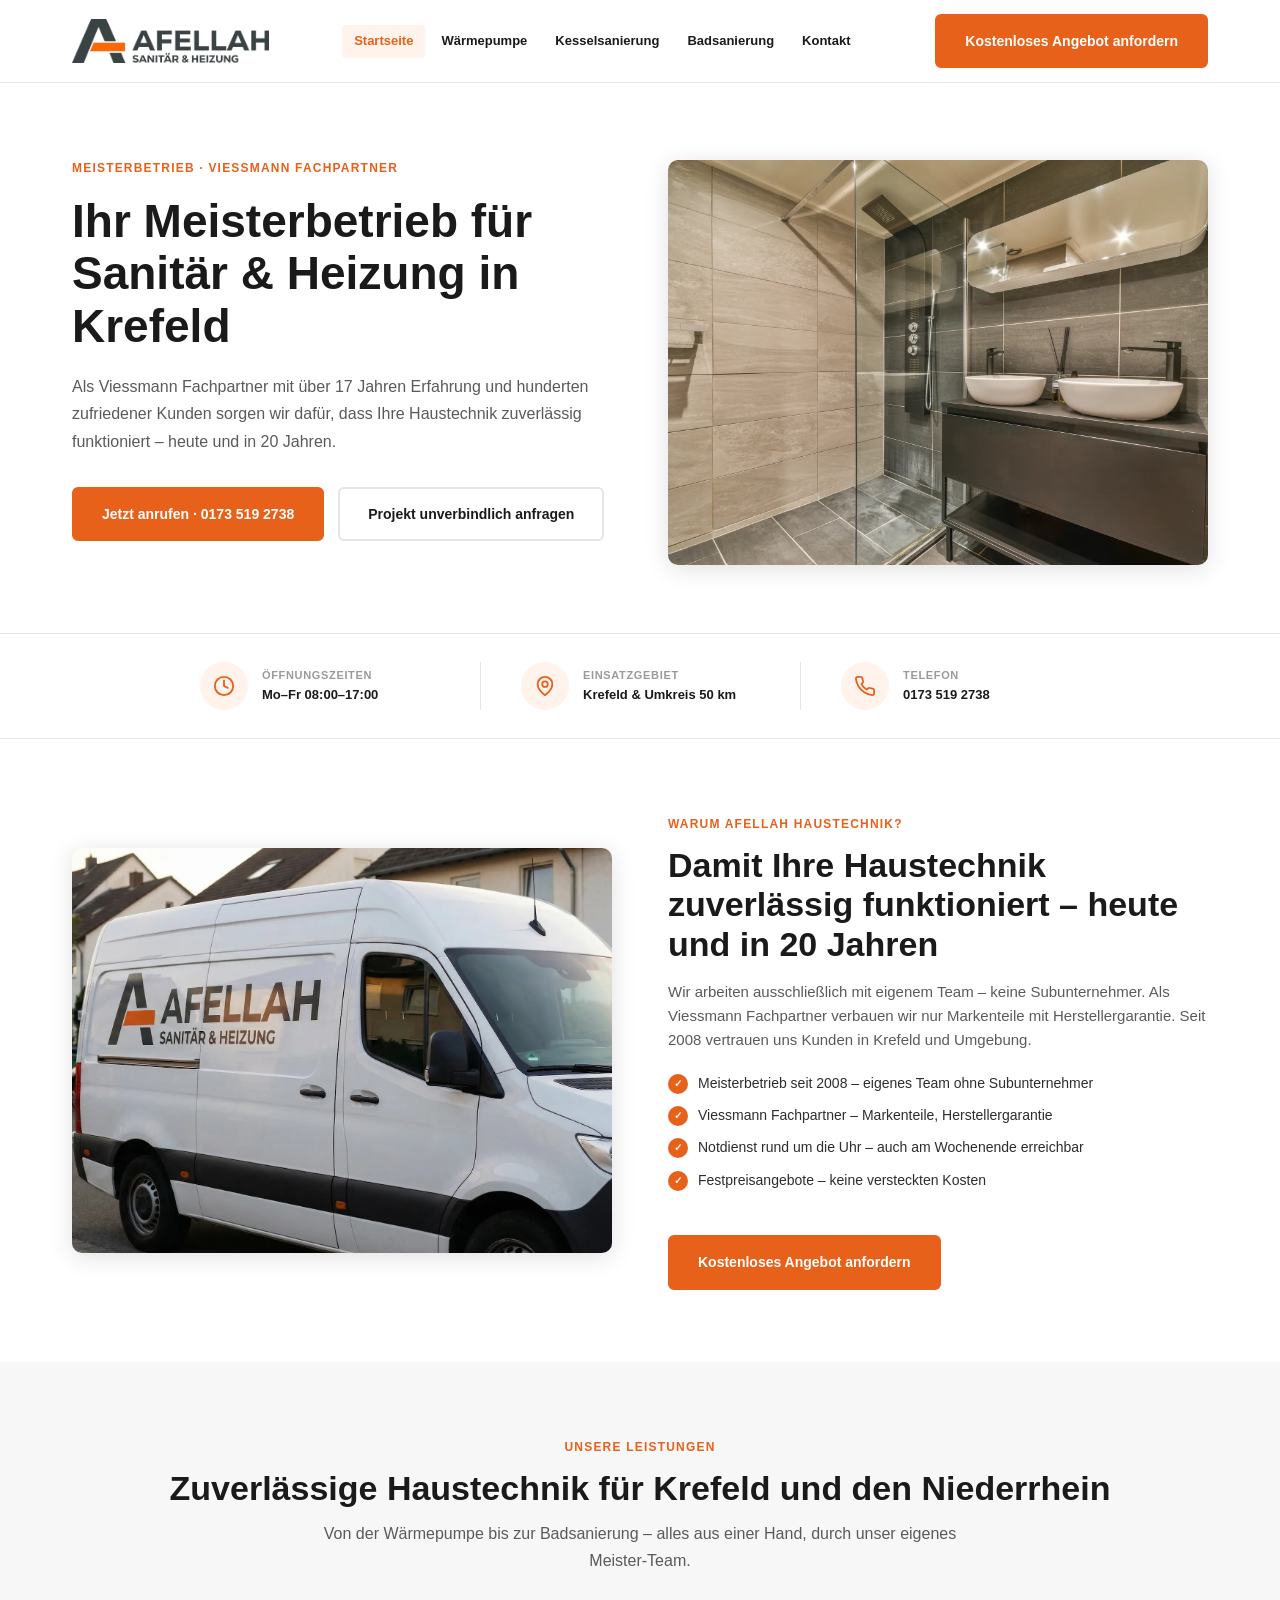
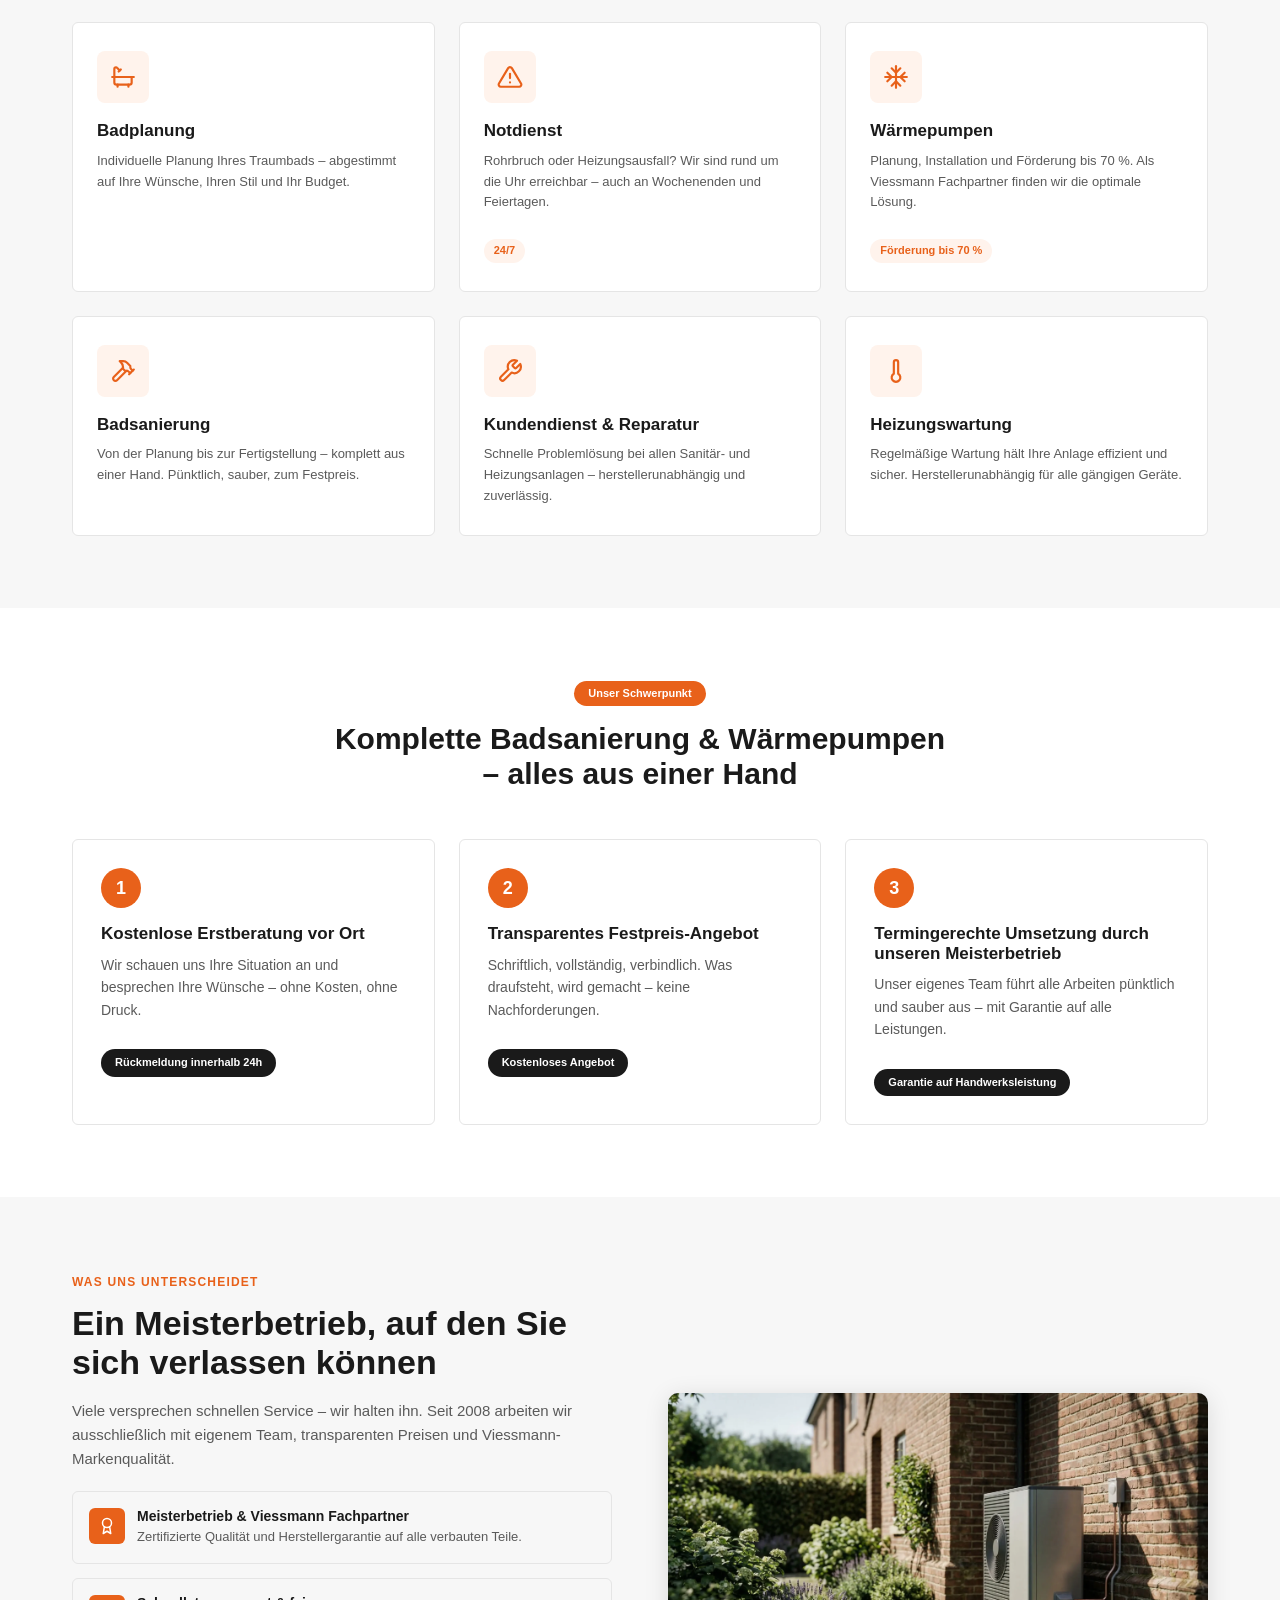
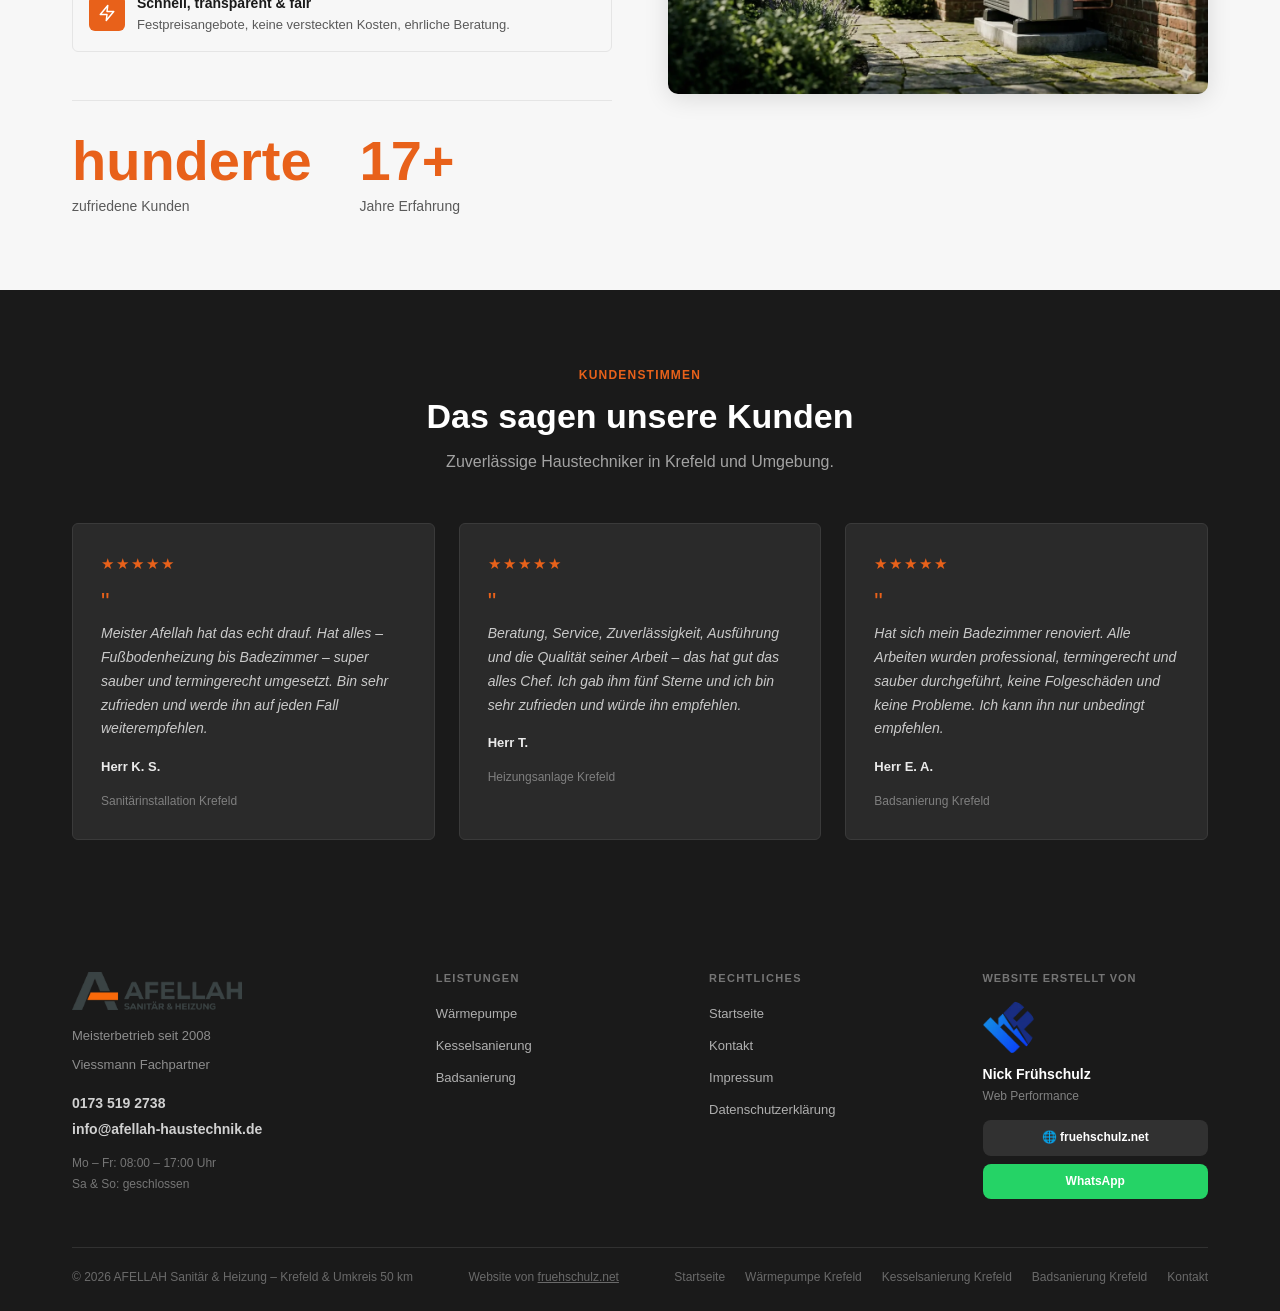
==== commit 62f854ae: "Agency-Badge in Footer integriert (4. Spalte), floating Badge entfernt Co-Authored-By: Claude Sonnet" ====
--- a/index.html
+++ b/index.html
@@ -329,6 +329,16 @@
           <li><a href="datenschutz.html">Datenschutzerklärung</a></li>
         </ul>
       </div>
+      <div class="footer-col">
+        <h4 style="color:rgba(255,255,255,.4);font-size:11px;text-transform:uppercase;letter-spacing:.08em;margin-bottom:16px;">Website erstellt von</h4>
+        <img src="assets/nf-logo.webp" alt="Frühschulz Web Performance" style="width:52px;height:52px;border-radius:50%;margin-bottom:10px;display:block;">
+        <strong style="display:block;color:#fff;font-size:14px;margin-bottom:2px;">Nick Frühschulz</strong>
+        <span style="display:block;font-size:12px;color:rgba(255,255,255,.45);margin-bottom:14px;">Web Performance</span>
+        <div style="display:flex;flex-direction:column;gap:8px;">
+          <a href="https://fruehschulz.net/" target="_blank" rel="noopener" style="display:flex;align-items:center;justify-content:center;gap:6px;padding:8px 10px;background:rgba(255,255,255,.1);color:#fff;border-radius:8px;font-size:12px;font-weight:600;text-decoration:none;">🌐 fruehschulz.net</a>
+          <a href="https://wa.me/4921519288542?text=Hallo%20Nick%2C%20ich%20interessiere%20mich%20f%C3%BCr%20eine%20Website." target="_blank" rel="noopener" style="display:flex;align-items:center;justify-content:center;gap:6px;padding:8px 10px;background:#25d366;color:#fff;border-radius:8px;font-size:12px;font-weight:600;text-decoration:none;">WhatsApp</a>
+        </div>
+      </div>
     </div>
     <div class="footer-bottom">
       <span>© 2026 AFELLAH Sanitär &amp; Heizung – Krefeld &amp; Umkreis 50 km</span>
@@ -345,6 +355,5 @@
 </footer>
 
 <script src="scripts/ase-bridge.js"></script>
-<script src="scripts/agency-badge.js"></script>
 </body>
 </html>
--- a/afellah-tokens.css
+++ b/afellah-tokens.css
@@ -393,7 +393,7 @@
   padding: 60px 0 24px;
 }
 .footer-grid {
-  display: grid; grid-template-columns: 1.4fr 1fr 1fr; gap: 48px;
+  display: grid; grid-template-columns: 1.4fr 1fr 1fr 1fr; gap: 48px;
   margin-bottom: 48px;
 }
 .footer-logo { height: 38px; width: auto; margin-bottom: 16px; }
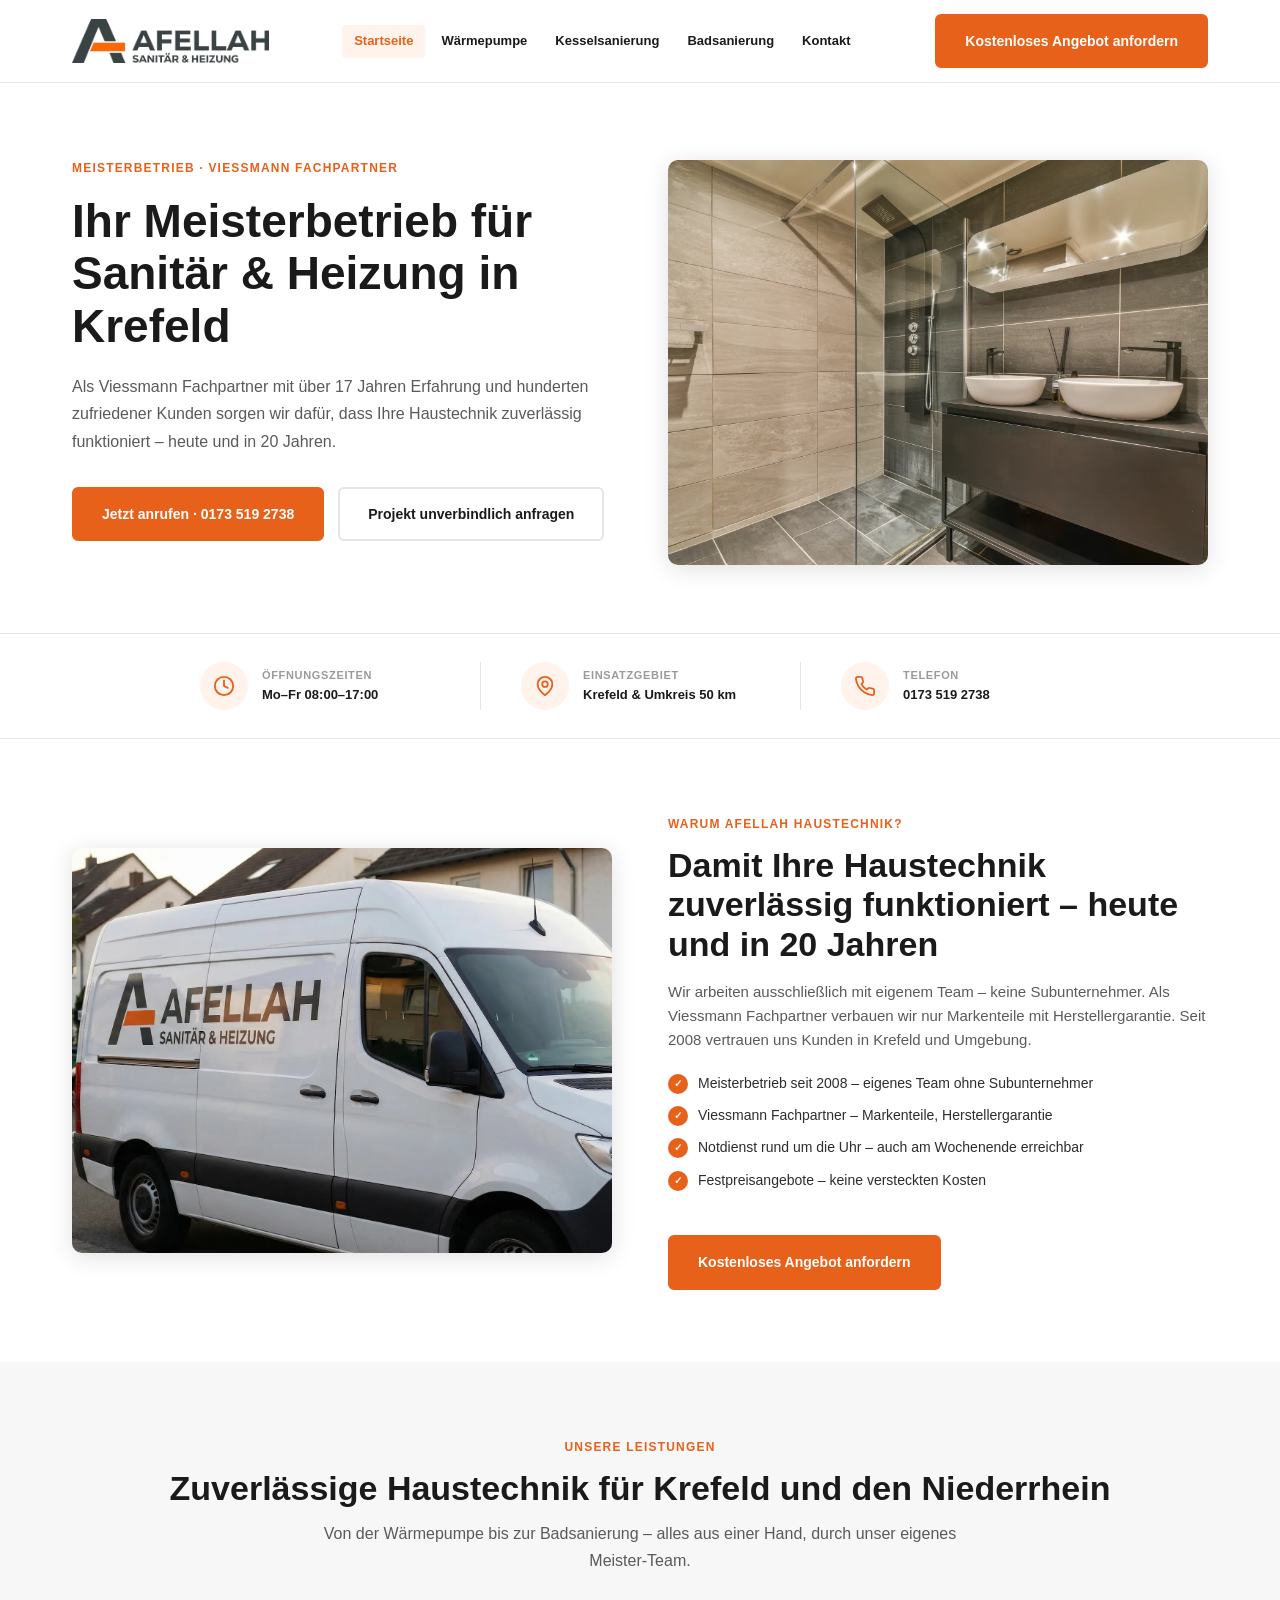
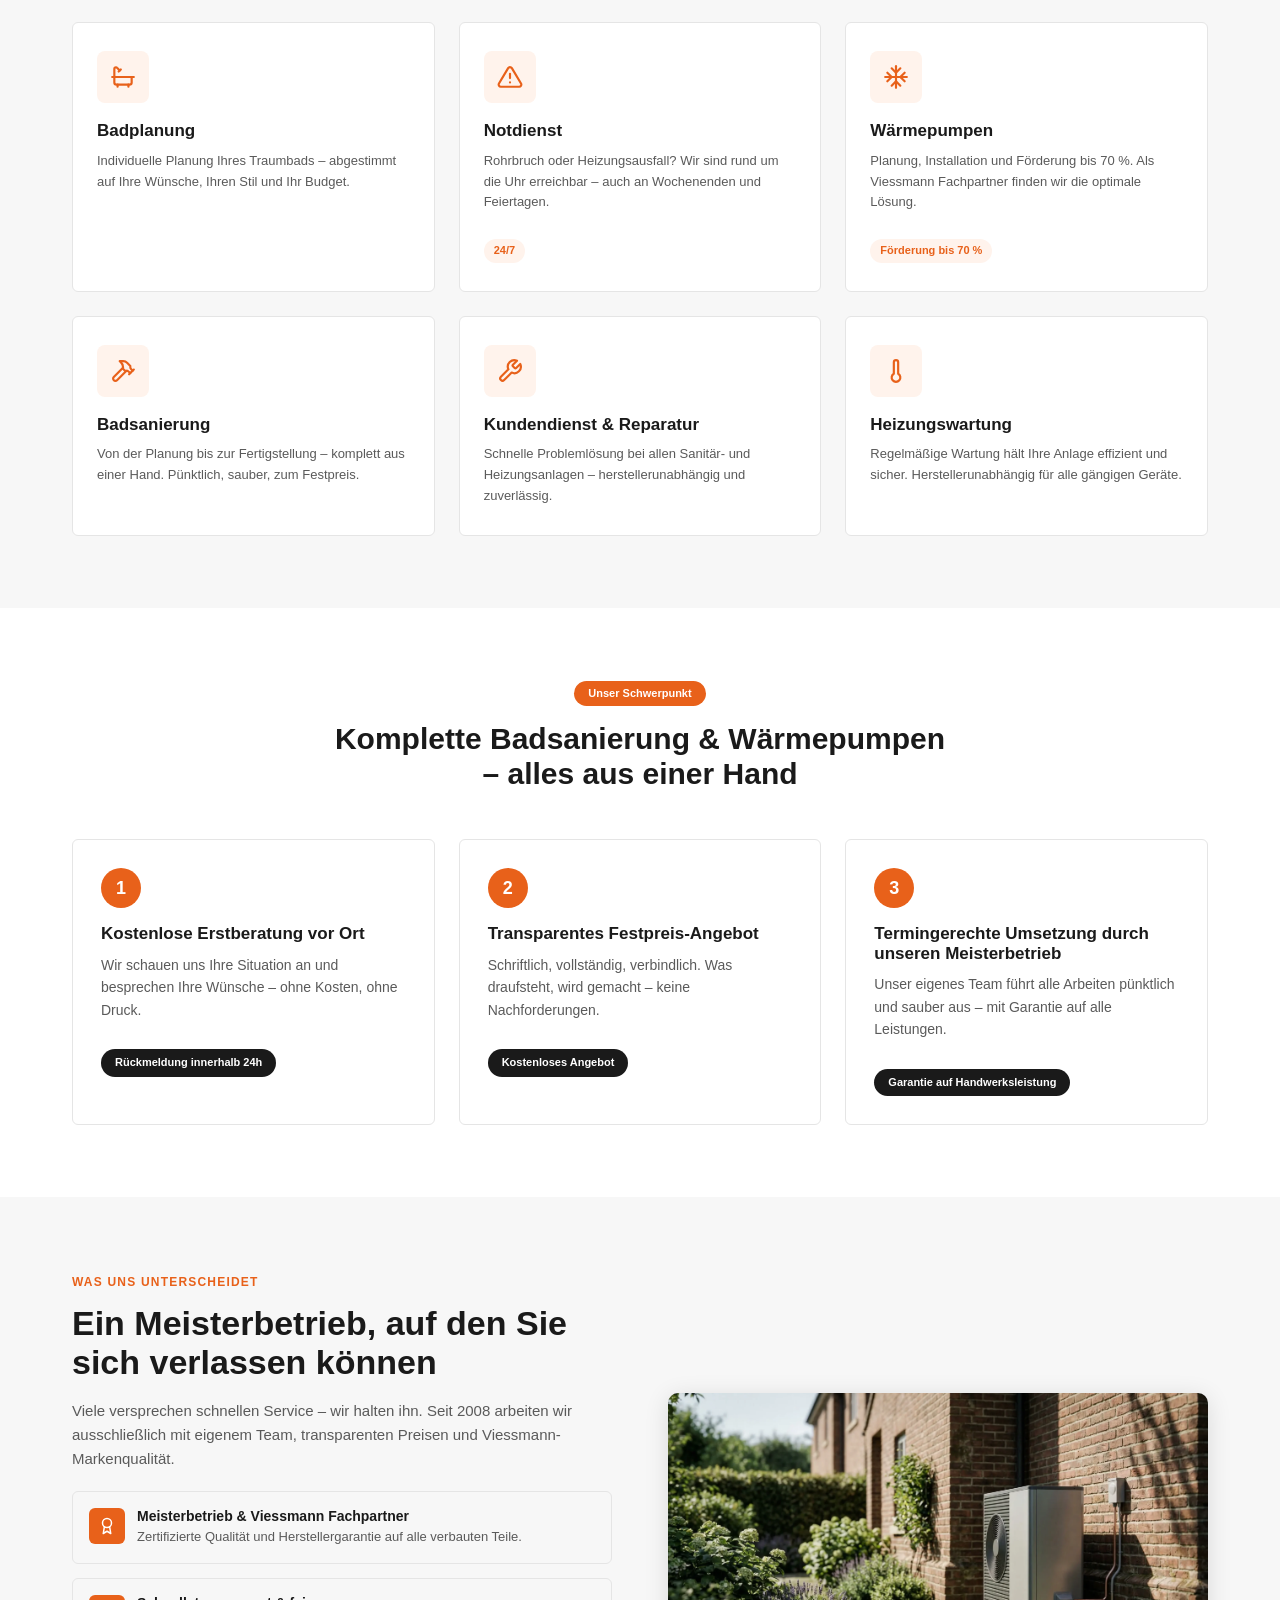
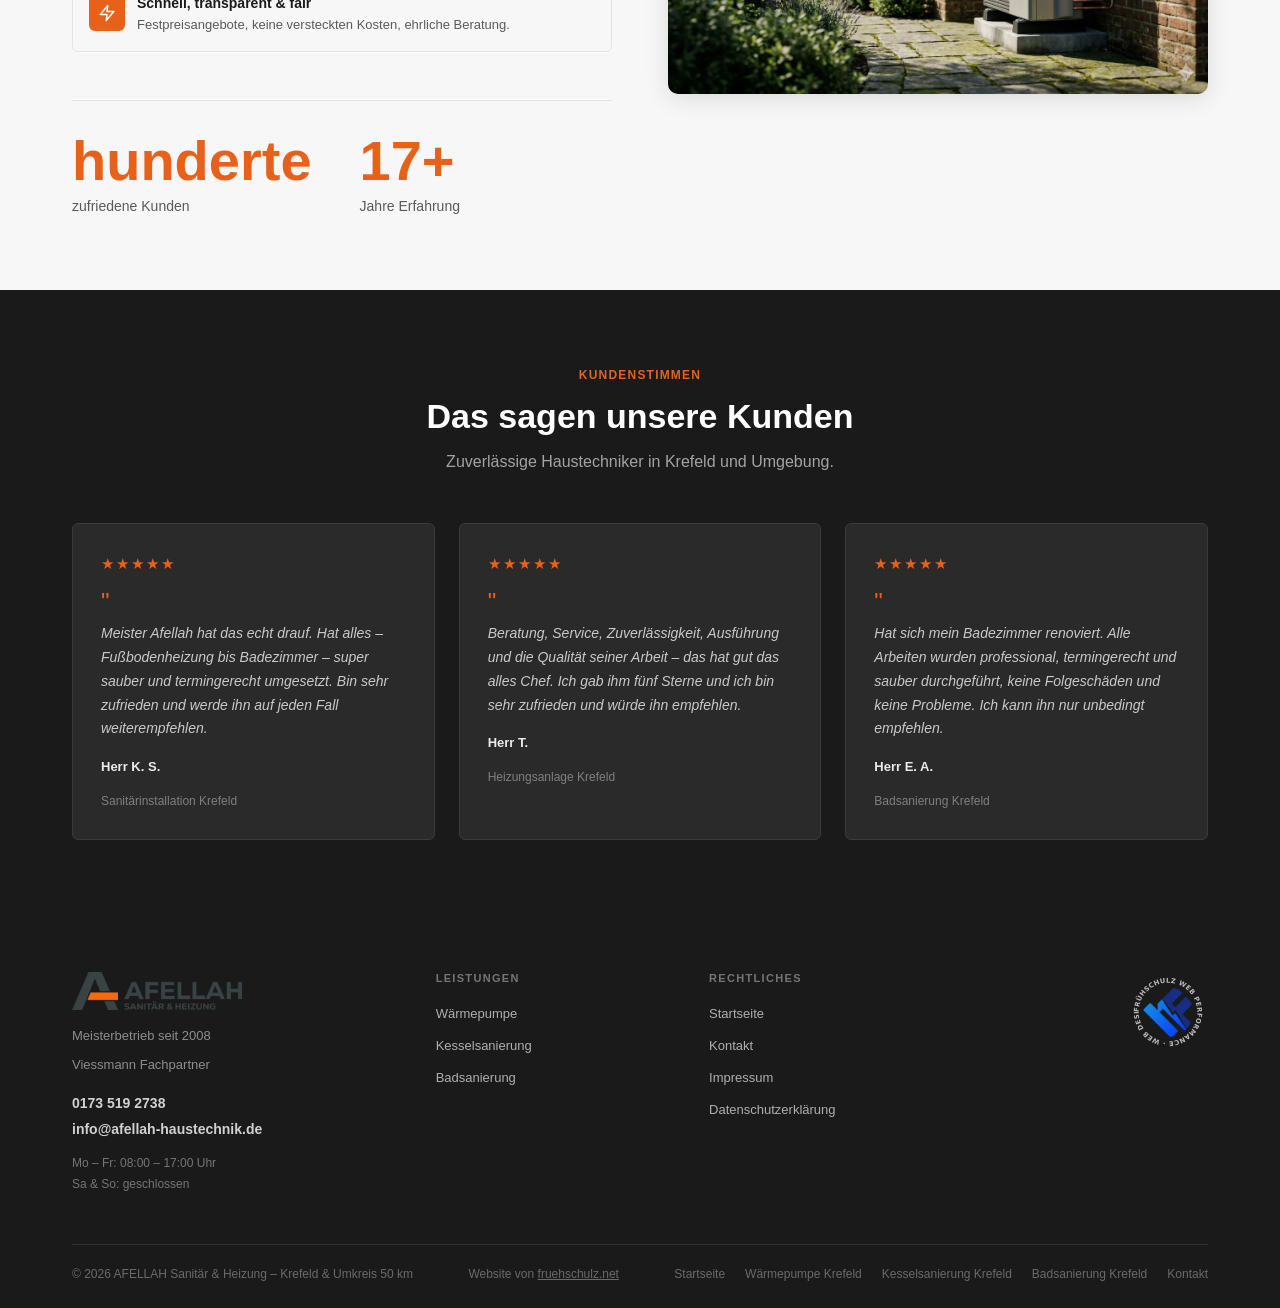
==== commit fe4b08b5: "Agency-Badge: rotierender Ring als Footer-Spalte (wie EnerFokus) Co-Authored-By: Claude Sonnet 4.6 <" ====
--- a/index.html
+++ b/index.html
@@ -329,15 +329,18 @@
           <li><a href="datenschutz.html">Datenschutzerklärung</a></li>
         </ul>
       </div>
-      <div class="footer-col">
-        <h4 style="color:rgba(255,255,255,.4);font-size:11px;text-transform:uppercase;letter-spacing:.08em;margin-bottom:16px;">Website erstellt von</h4>
-        <img src="assets/nf-logo.webp" alt="Frühschulz Web Performance" style="width:52px;height:52px;border-radius:50%;margin-bottom:10px;display:block;">
-        <strong style="display:block;color:#fff;font-size:14px;margin-bottom:2px;">Nick Frühschulz</strong>
-        <span style="display:block;font-size:12px;color:rgba(255,255,255,.45);margin-bottom:14px;">Web Performance</span>
-        <div style="display:flex;flex-direction:column;gap:8px;">
-          <a href="https://fruehschulz.net/" target="_blank" rel="noopener" style="display:flex;align-items:center;justify-content:center;gap:6px;padding:8px 10px;background:rgba(255,255,255,.1);color:#fff;border-radius:8px;font-size:12px;font-weight:600;text-decoration:none;">🌐 fruehschulz.net</a>
-          <a href="https://wa.me/4921519288542?text=Hallo%20Nick%2C%20ich%20interessiere%20mich%20f%C3%BCr%20eine%20Website." target="_blank" rel="noopener" style="display:flex;align-items:center;justify-content:center;gap:6px;padding:8px 10px;background:#25d366;color:#fff;border-radius:8px;font-size:12px;font-weight:600;text-decoration:none;">WhatsApp</a>
-        </div>
+      <div class="footer-col" style="display:flex;align-items:flex-start;justify-content:flex-end;">
+        <a href="https://fruehschulz.net/" target="_blank" rel="noopener" class="nf-footer-badge" aria-label="Website von Nick Frühschulz – Web Performance">
+          <svg class="nf-footer-ring" viewBox="0 0 120 120" aria-hidden="true">
+            <defs>
+              <path id="nf-footer-circle" d="M60,60 m-44,0 a44,44 0 1,1 88,0 a44,44 0 1,1 -88,0"/>
+            </defs>
+            <text class="nf-footer-ring-text">
+              <textPath href="#nf-footer-circle" startOffset="0%">FRÜHSCHULZ WEB PERFORMANCE · WEB DESIGN · MARKETING · VOICE AGENTS ·</textPath>
+            </text>
+          </svg>
+          <img src="assets/nf-logo.webp" alt="Frühschulz Web Performance" class="nf-footer-logo">
+        </a>
       </div>
     </div>
     <div class="footer-bottom">
--- a/afellah-tokens.css
+++ b/afellah-tokens.css
@@ -421,6 +421,14 @@
 .footer-bottom nav a { font-size: 12px; color: rgba(255,255,255,.35); transition: color .2s; }
 .footer-bottom nav a:hover { color: rgba(255,255,255,.7); }
 
+/* Agency Badge im Footer */
+.nf-footer-badge { position: relative; width: 80px; height: 80px; display: flex; align-items: center; justify-content: center; text-decoration: none; }
+.nf-footer-ring { position: absolute; inset: 0; width: 100%; height: 100%; animation: nf-spin 12s linear infinite; }
+.nf-footer-ring-text { font-size: 10px; font-weight: 700; letter-spacing: .05em; fill: rgba(255,255,255,.7); font-family: system-ui, sans-serif; }
+.nf-footer-logo { width: 50px; height: 50px; border-radius: 50%; object-fit: cover; position: relative; z-index: 1; }
+.nf-footer-badge:hover .nf-footer-ring { animation-duration: 4s; }
+@keyframes nf-spin { from { transform: rotate(0deg); } to { transform: rotate(360deg); } }
+
 /* ============================================================
    SUBPAGE STYLES
    ============================================================ */
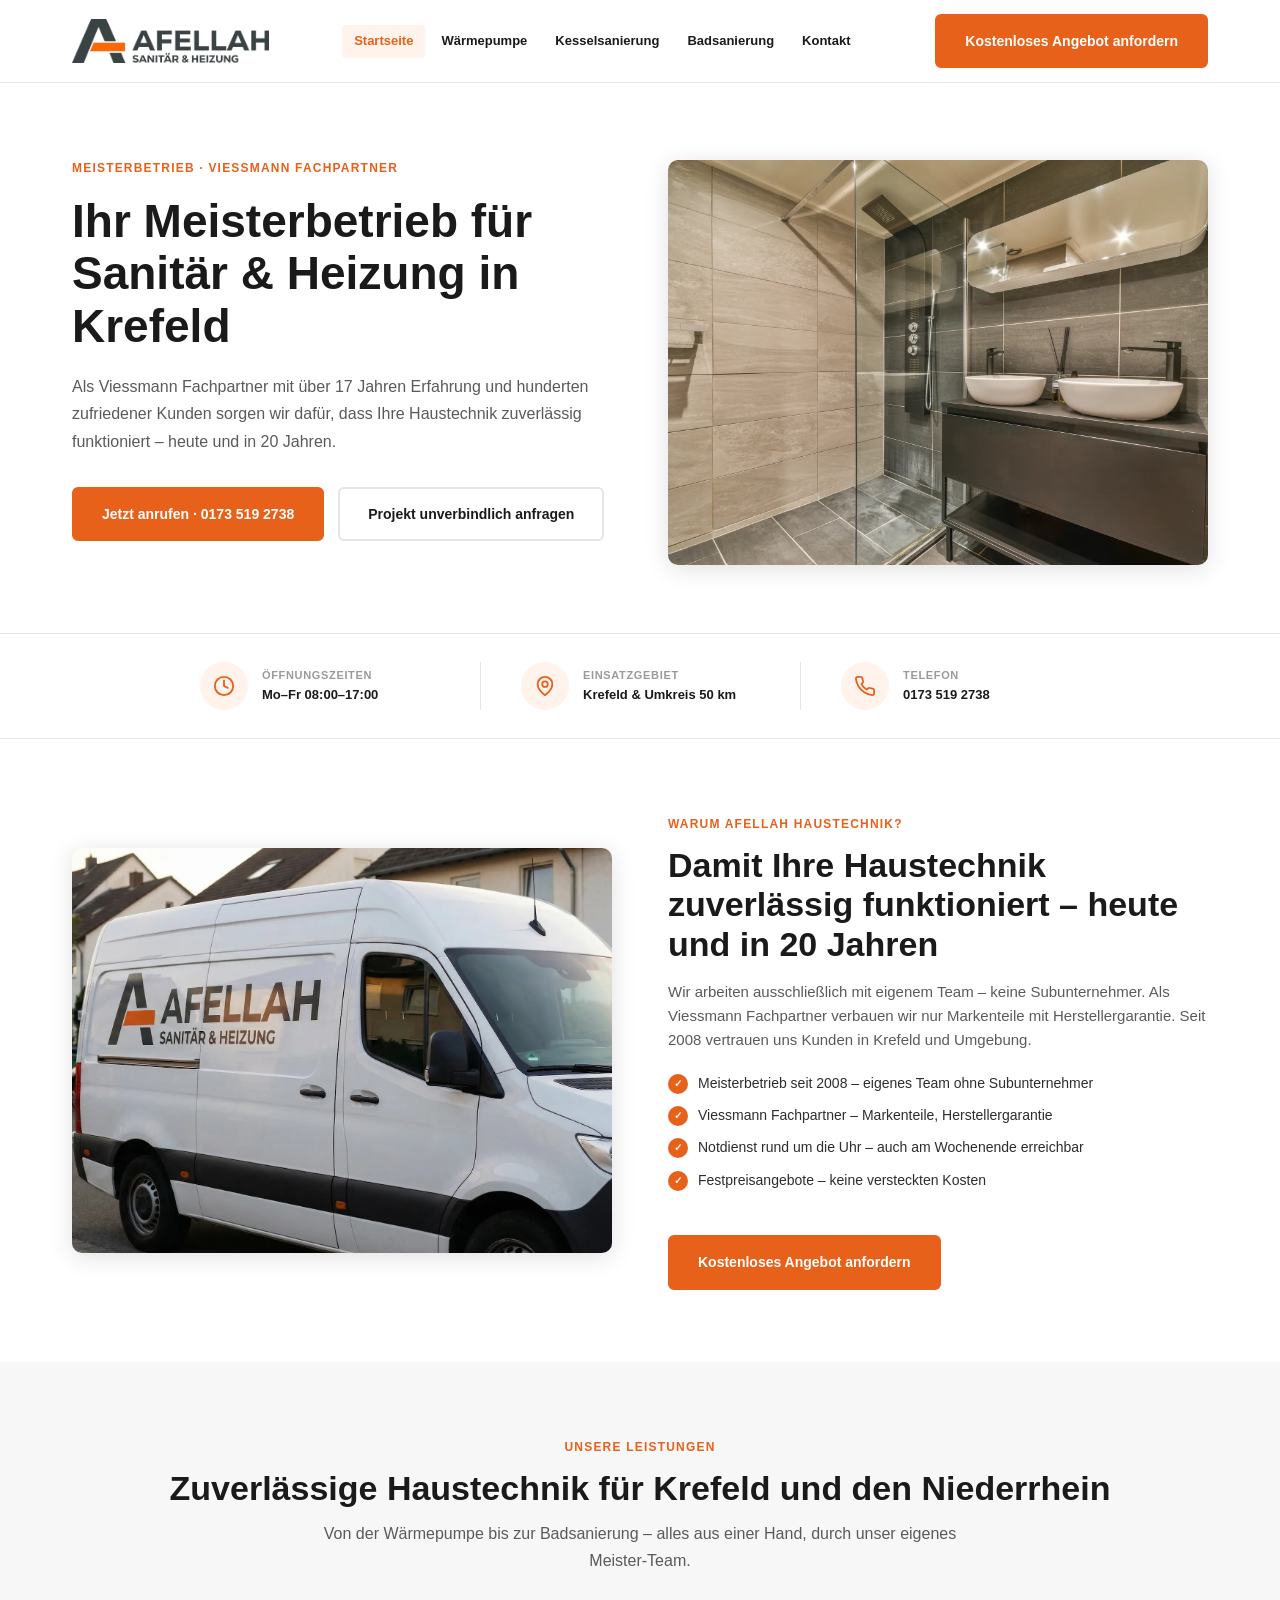
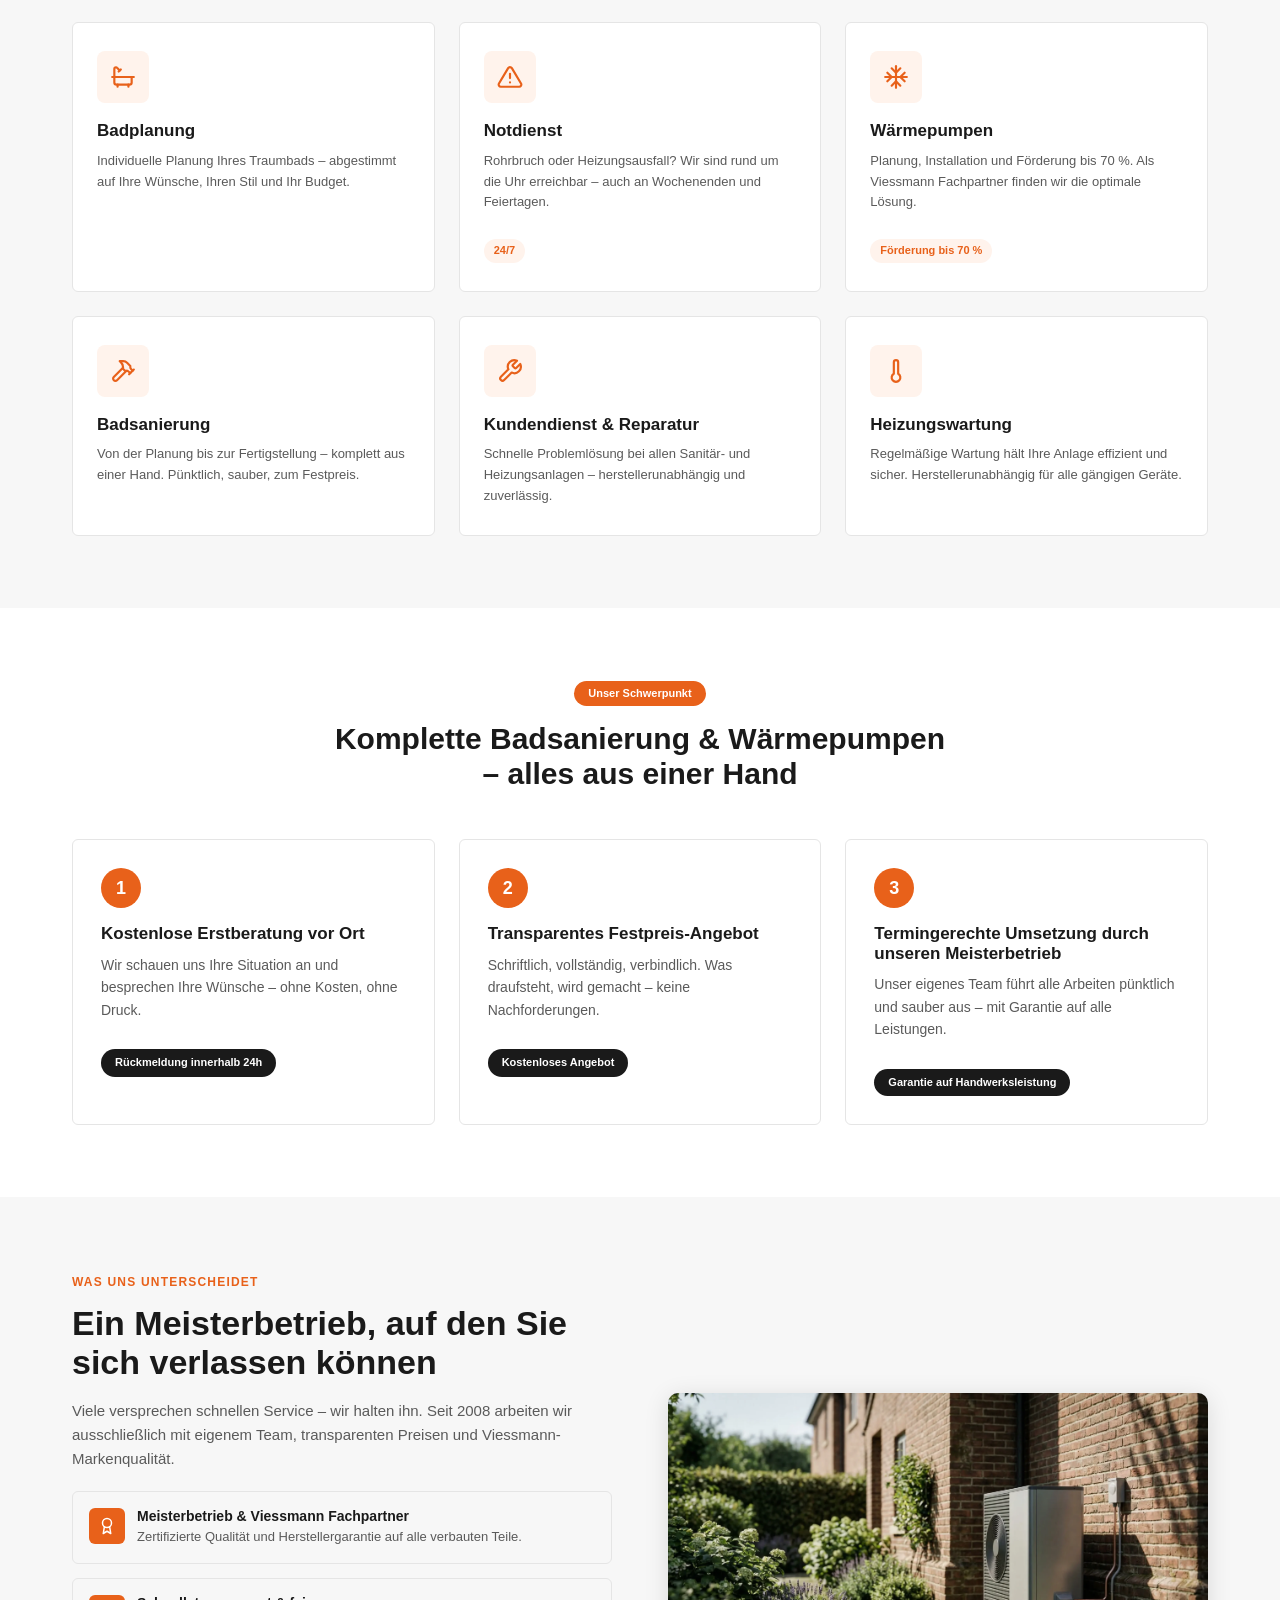
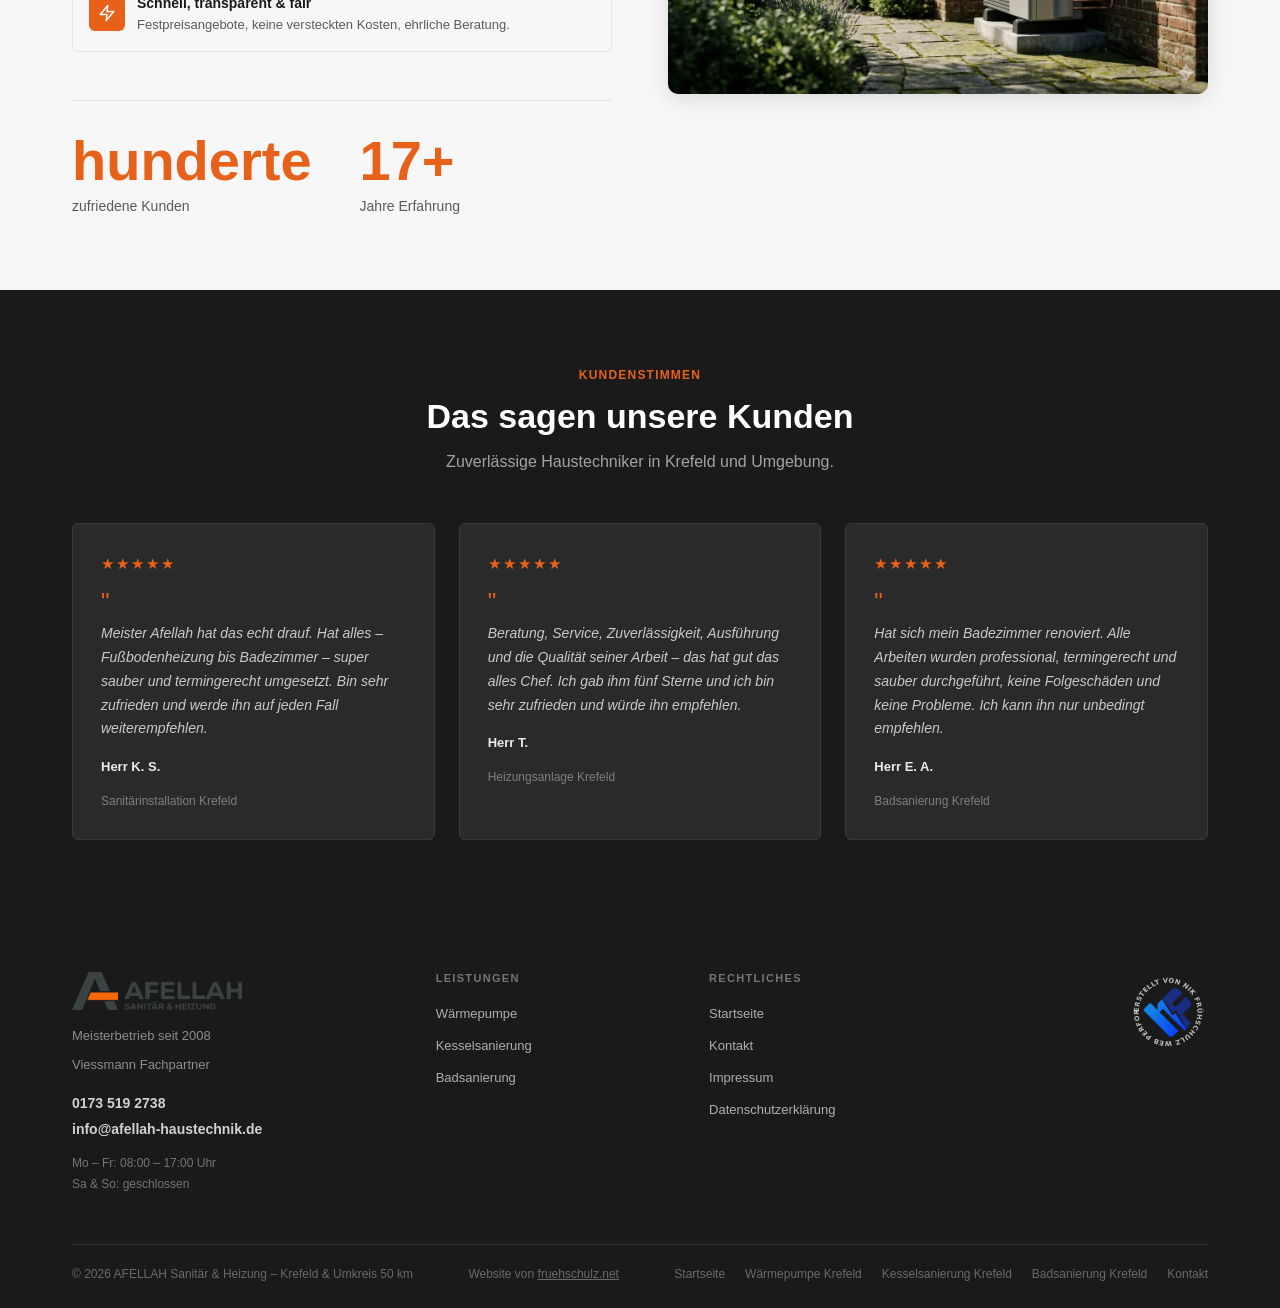
==== commit 7e739d1d: "Agency Badge: Foto + NF-Logo in Popup-Karte, Ring-Text aktualisiert Co-Authored-By: Claude Sonnet 4." ====
--- a/index.html
+++ b/index.html
@@ -336,7 +336,7 @@
               <path id="nf-footer-circle" d="M60,60 m-44,0 a44,44 0 1,1 88,0 a44,44 0 1,1 -88,0"/>
             </defs>
             <text class="nf-footer-ring-text">
-              <textPath href="#nf-footer-circle" startOffset="0%">FRÜHSCHULZ WEB PERFORMANCE · WEB DESIGN · MARKETING · VOICE AGENTS ·</textPath>
+              <textPath href="#nf-footer-circle" startOffset="0%">ERSTELLT VON NIK FRÜHSCHULZ WEB PERFORMANCE ·</textPath>
             </text>
           </svg>
           <img src="assets/nf-logo.webp" alt="Frühschulz Web Performance" class="nf-footer-logo">
@@ -358,5 +358,6 @@
 </footer>
 
 <script src="scripts/ase-bridge.js"></script>
+<script src="scripts/nf-footer-badge.js"></script>
 </body>
 </html>
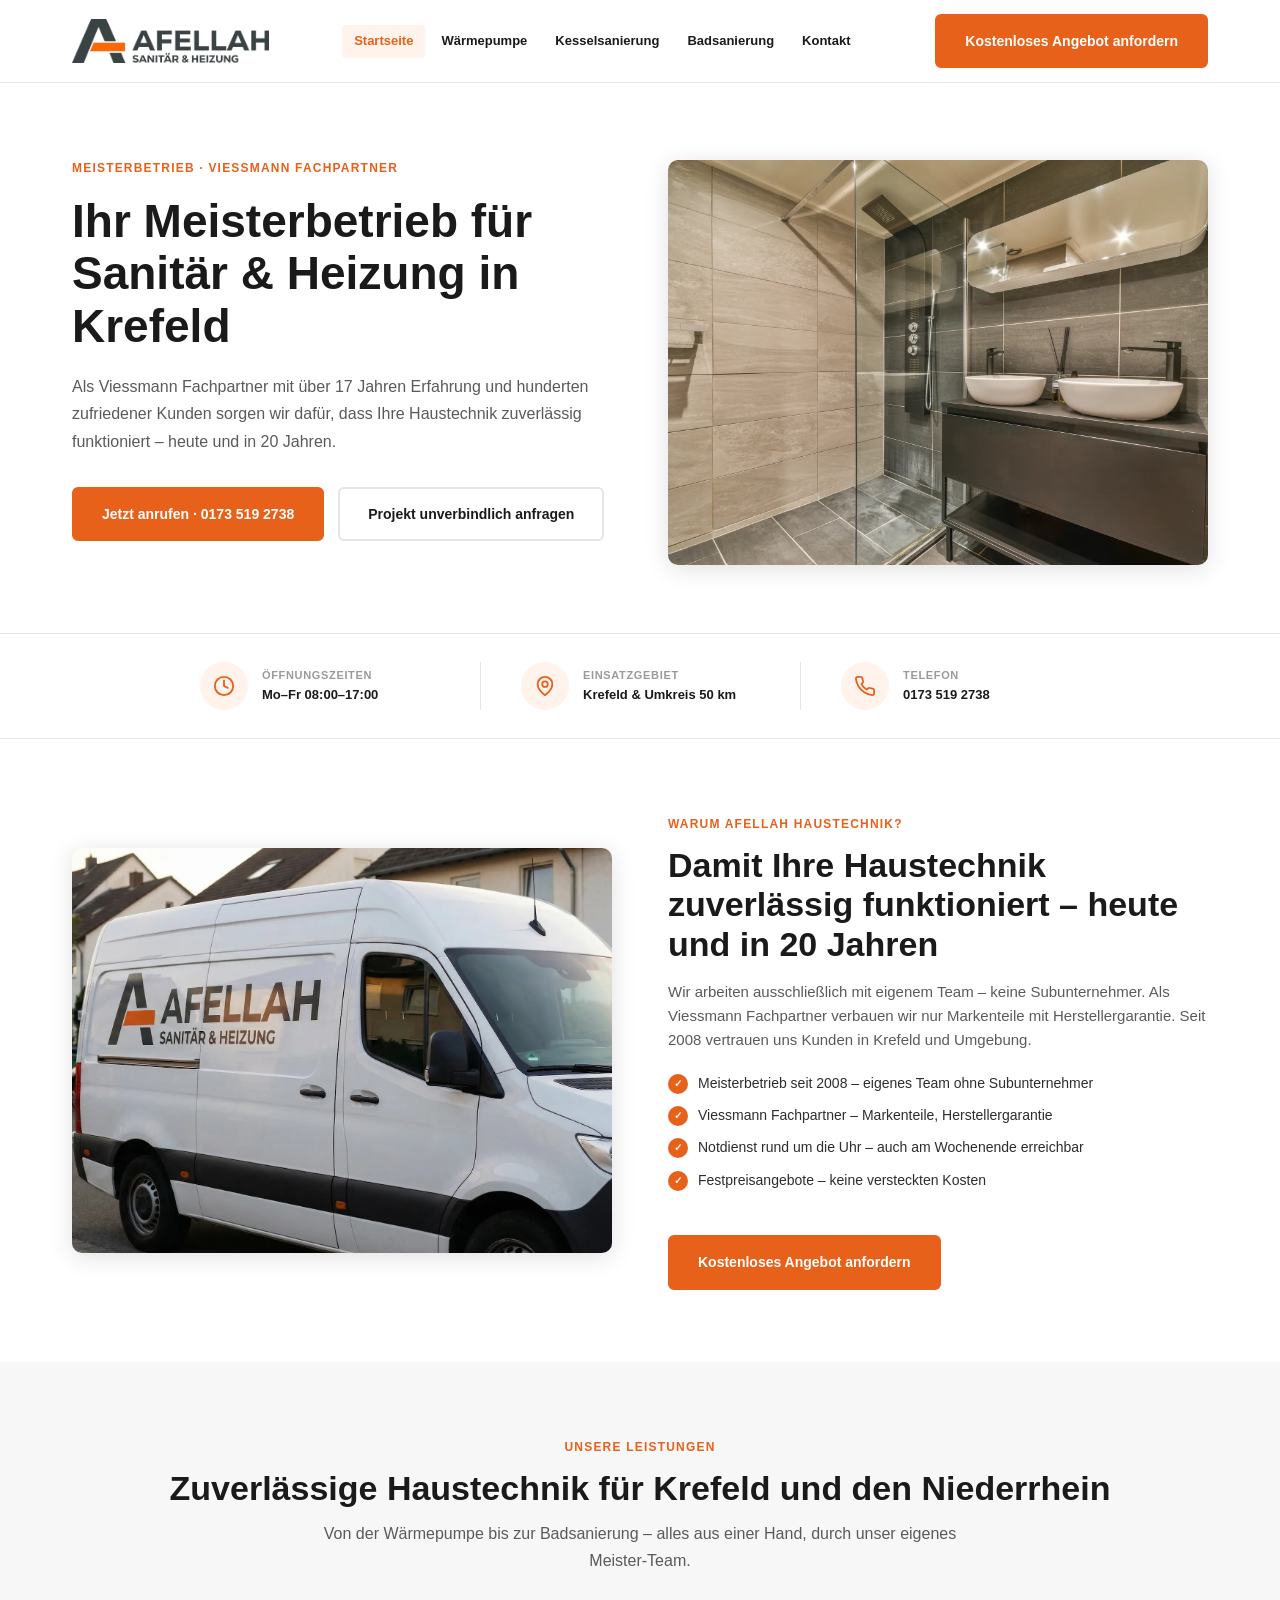
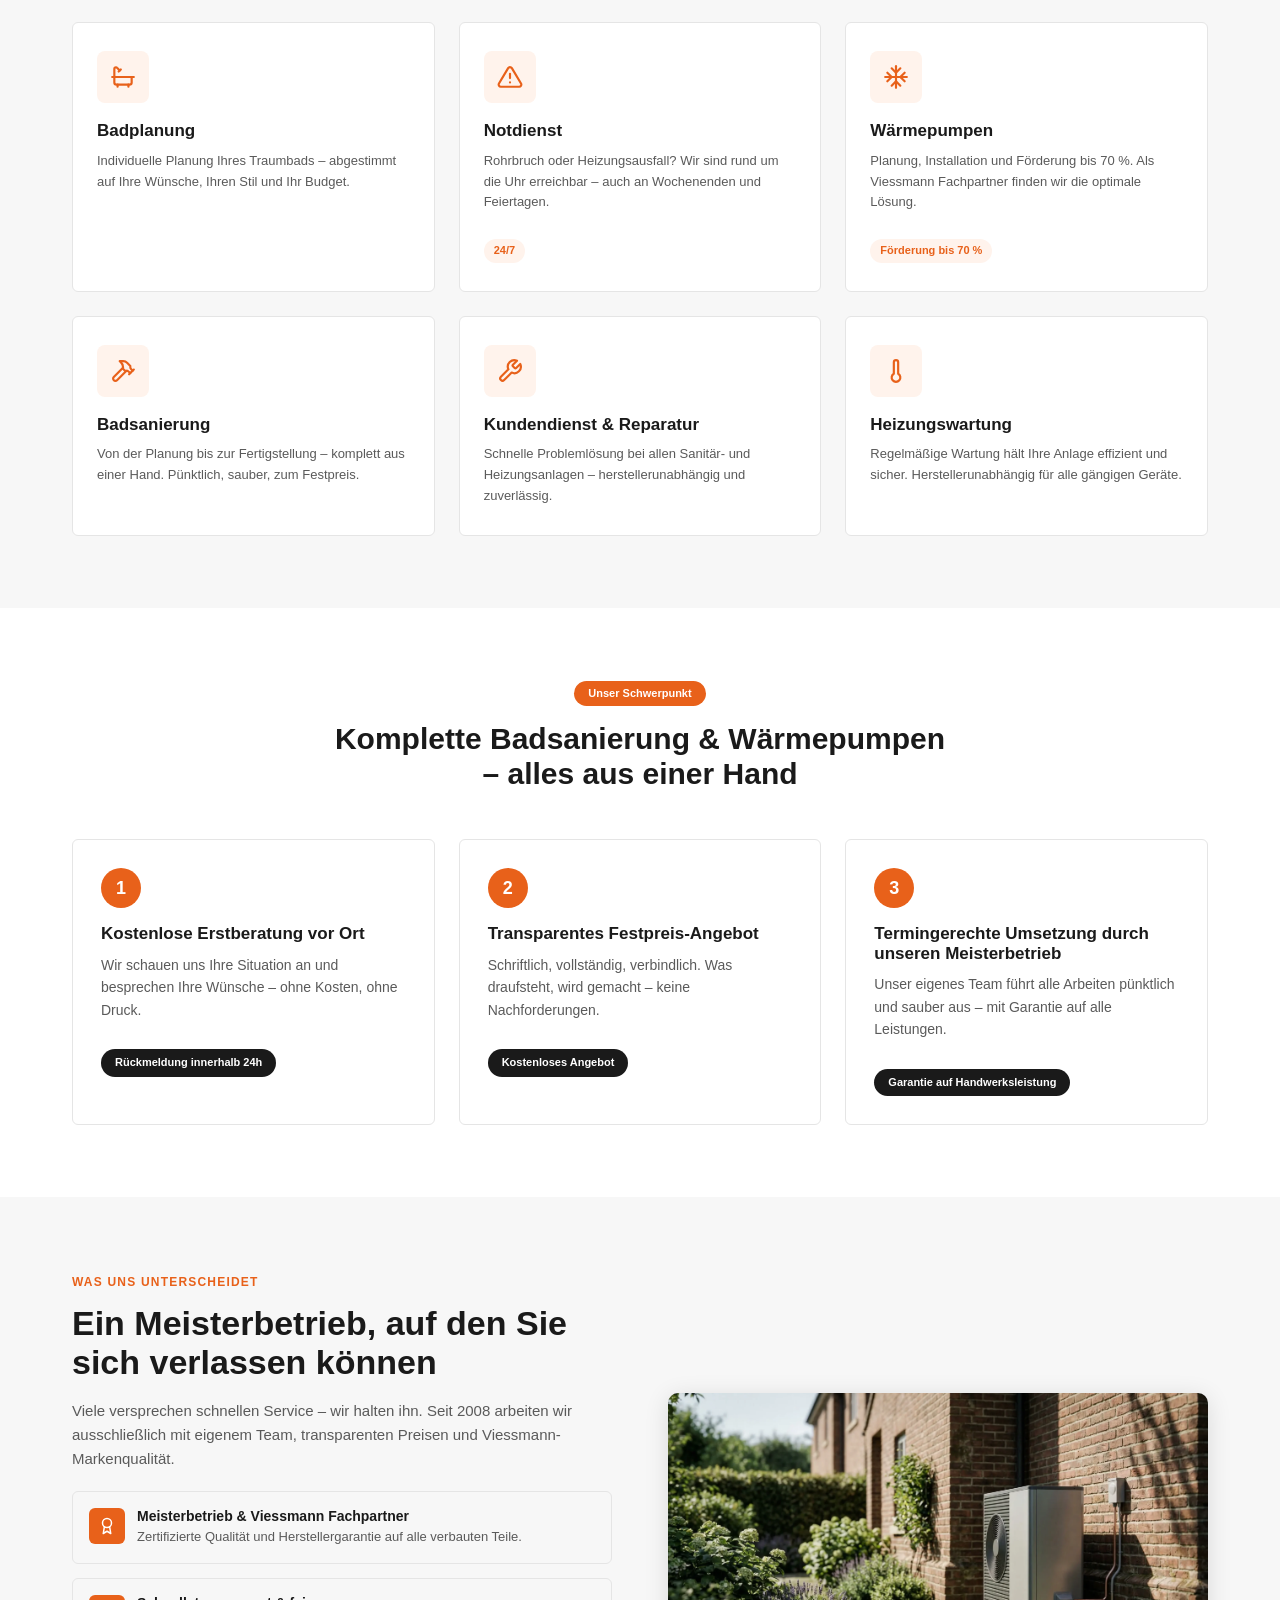
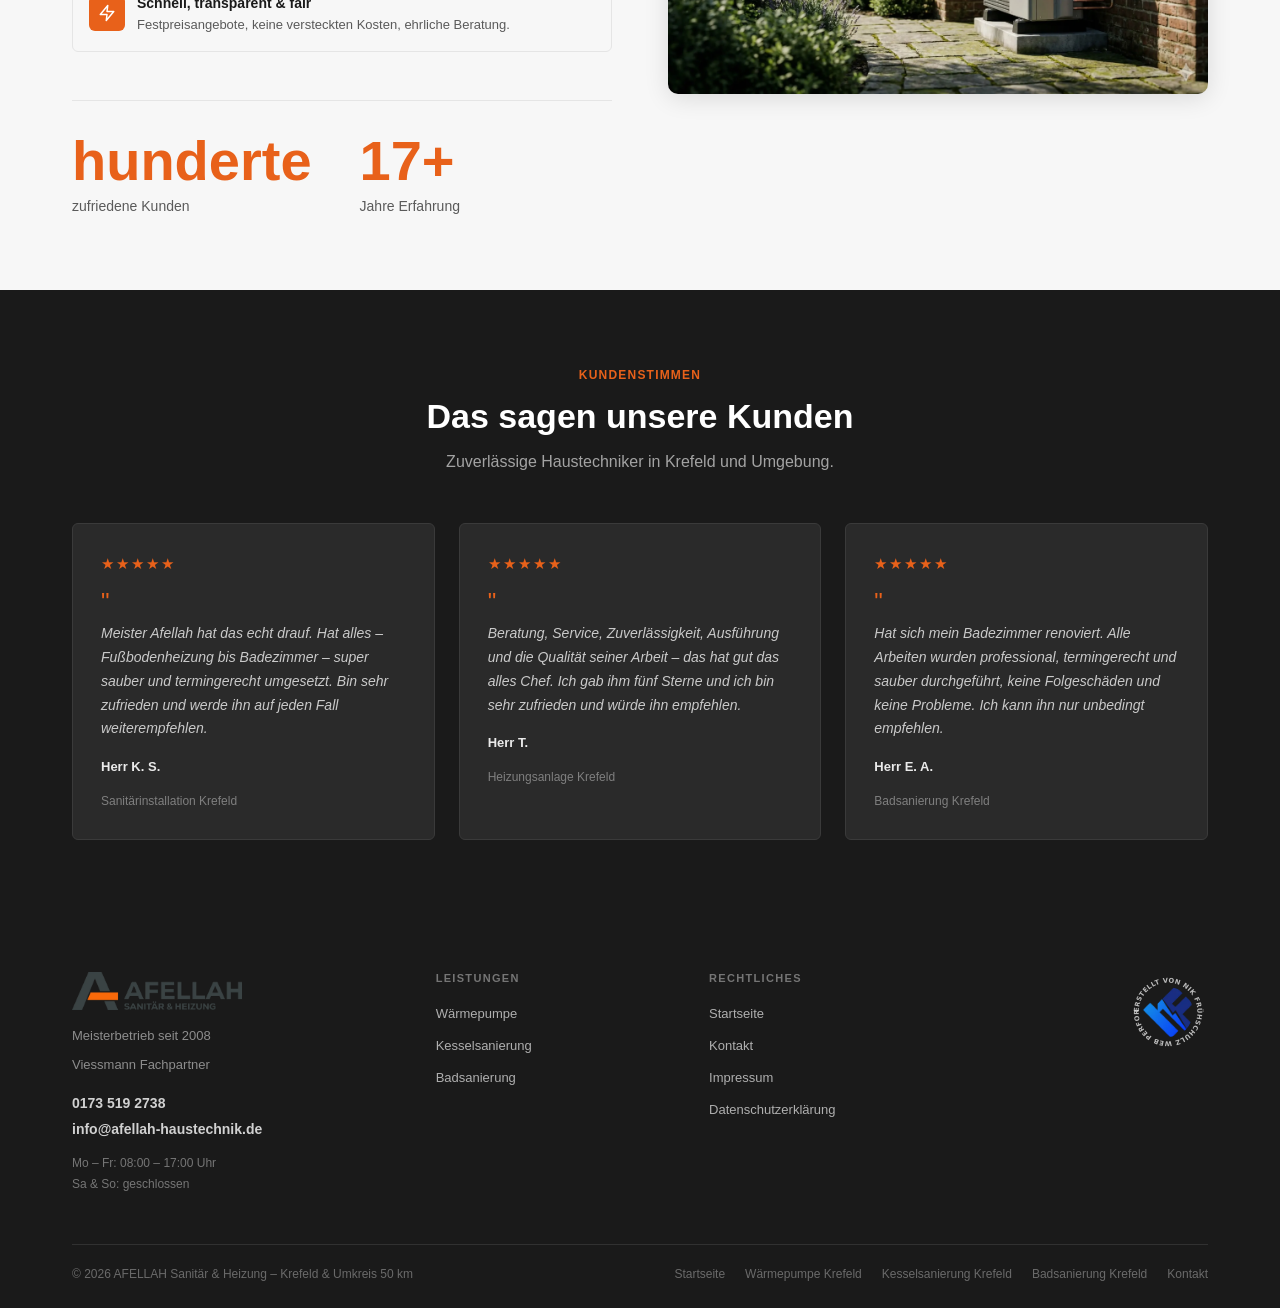
==== commit b876b4aa: "Footer: doppelten Website-von-Text entfernt (Badge reicht) Co-Authored-By: Claude Sonnet 4.6 <norepl" ====
--- a/index.html
+++ b/index.html
@@ -345,7 +345,6 @@
     </div>
     <div class="footer-bottom">
       <span>© 2026 AFELLAH Sanitär &amp; Heizung – Krefeld &amp; Umkreis 50 km</span>
-      <span style="font-size: 12px; color: rgba(255,255,255,.35);">Website von <a href="https://fruehschulz.net/" target="_blank" rel="noopener" style="color: rgba(255,255,255,.35); text-decoration: underline;">fruehschulz.net</a></span>
       <nav>
         <a href="index.html">Startseite</a>
         <a href="waermepumpe.html">Wärmepumpe Krefeld</a>
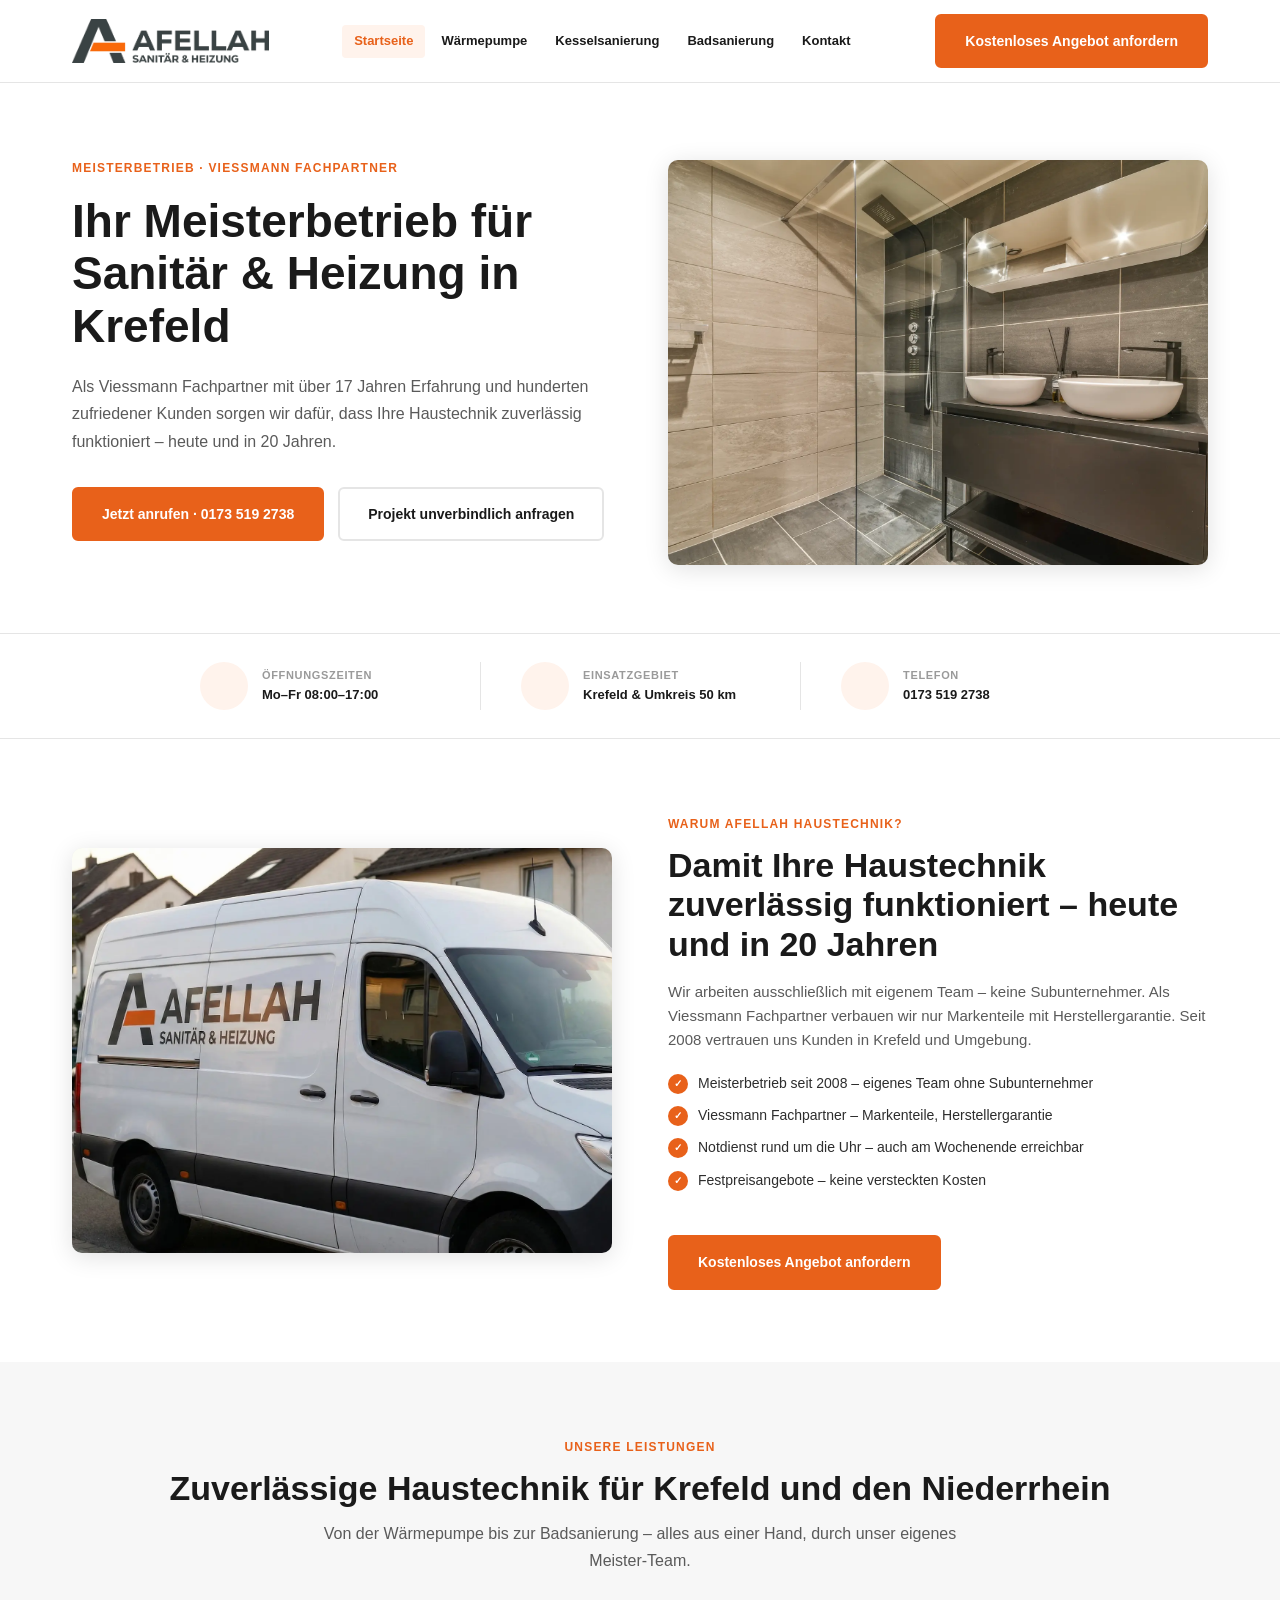
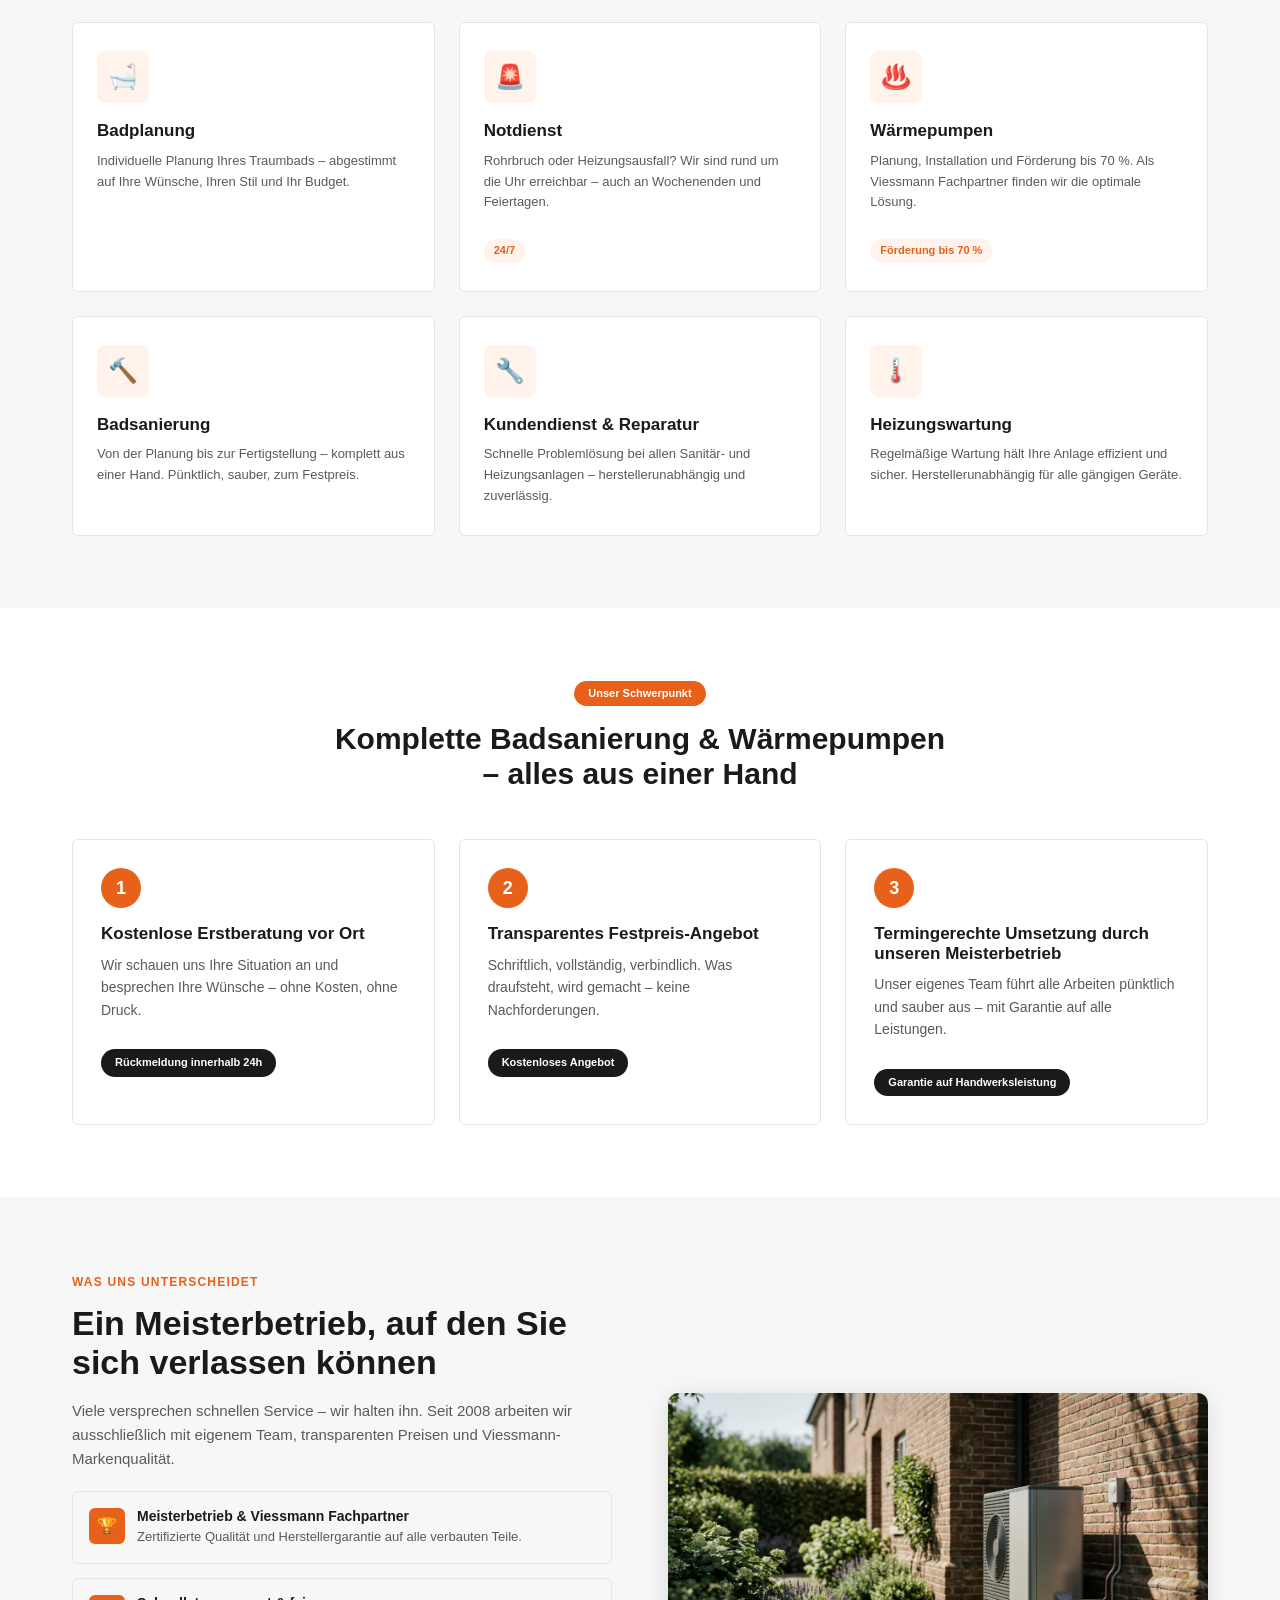
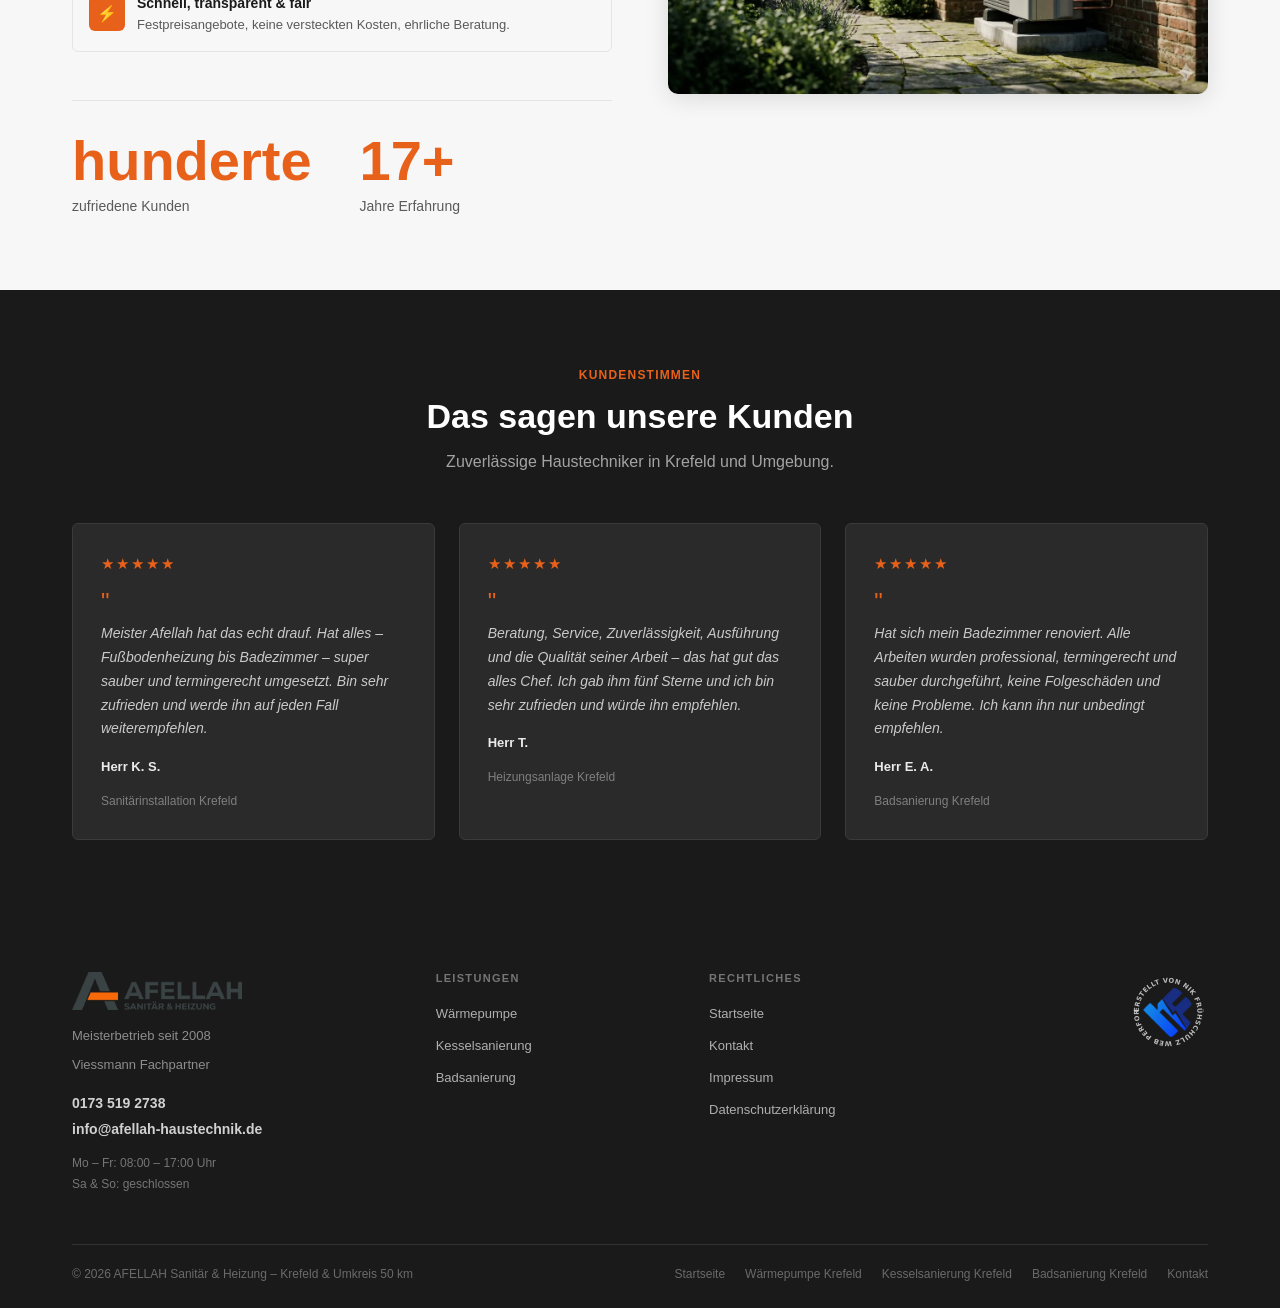
==== commit 6e72bde3: "Burger-Menü fix: menu.js ergänzt, ase-bridge entfernt Co-Authored-By: Claude Haiku 4.5 <noreply@anth" ====
--- a/index.html
+++ b/index.html
@@ -356,7 +356,6 @@
   </div>
 </footer>
 
-<script src="scripts/ase-bridge.js"></script>
-<script src="scripts/nf-footer-badge.js"></script>
+<script src="scripts/menu.js"></script>
 </body>
 </html>
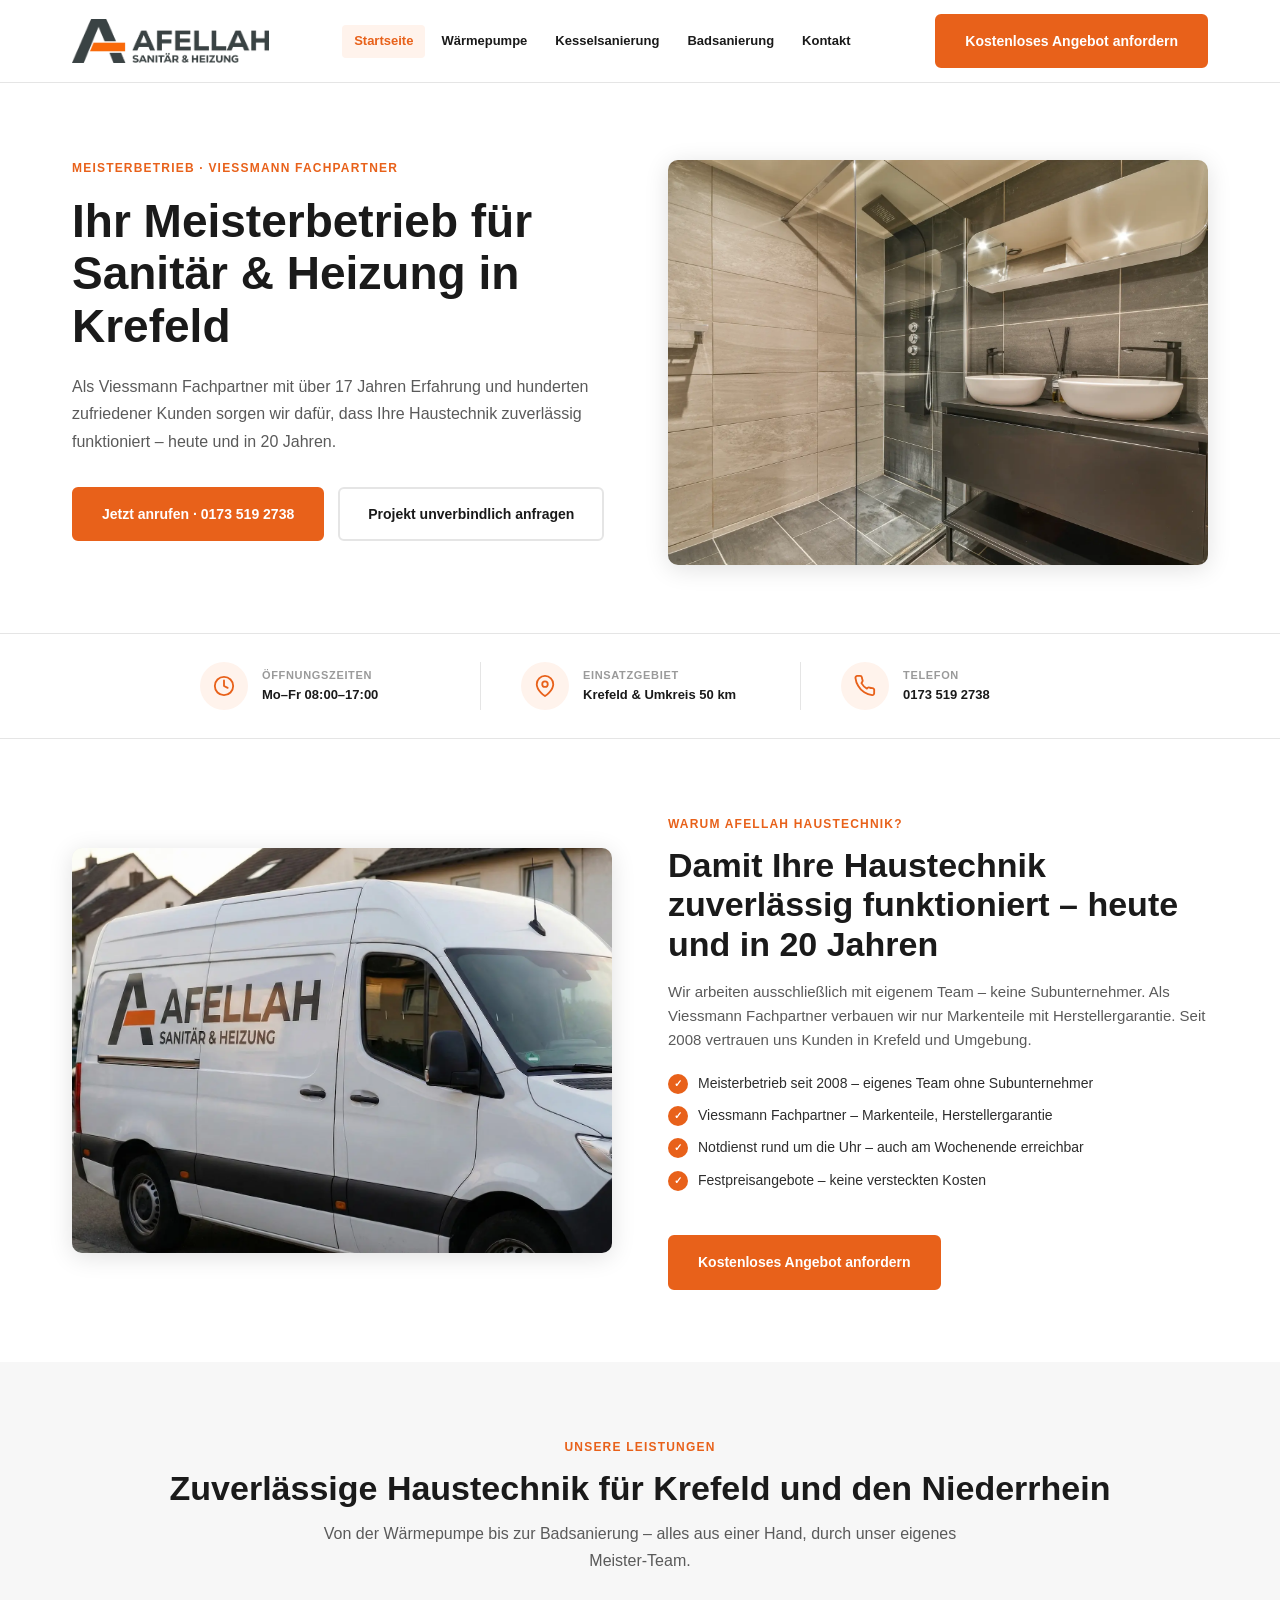
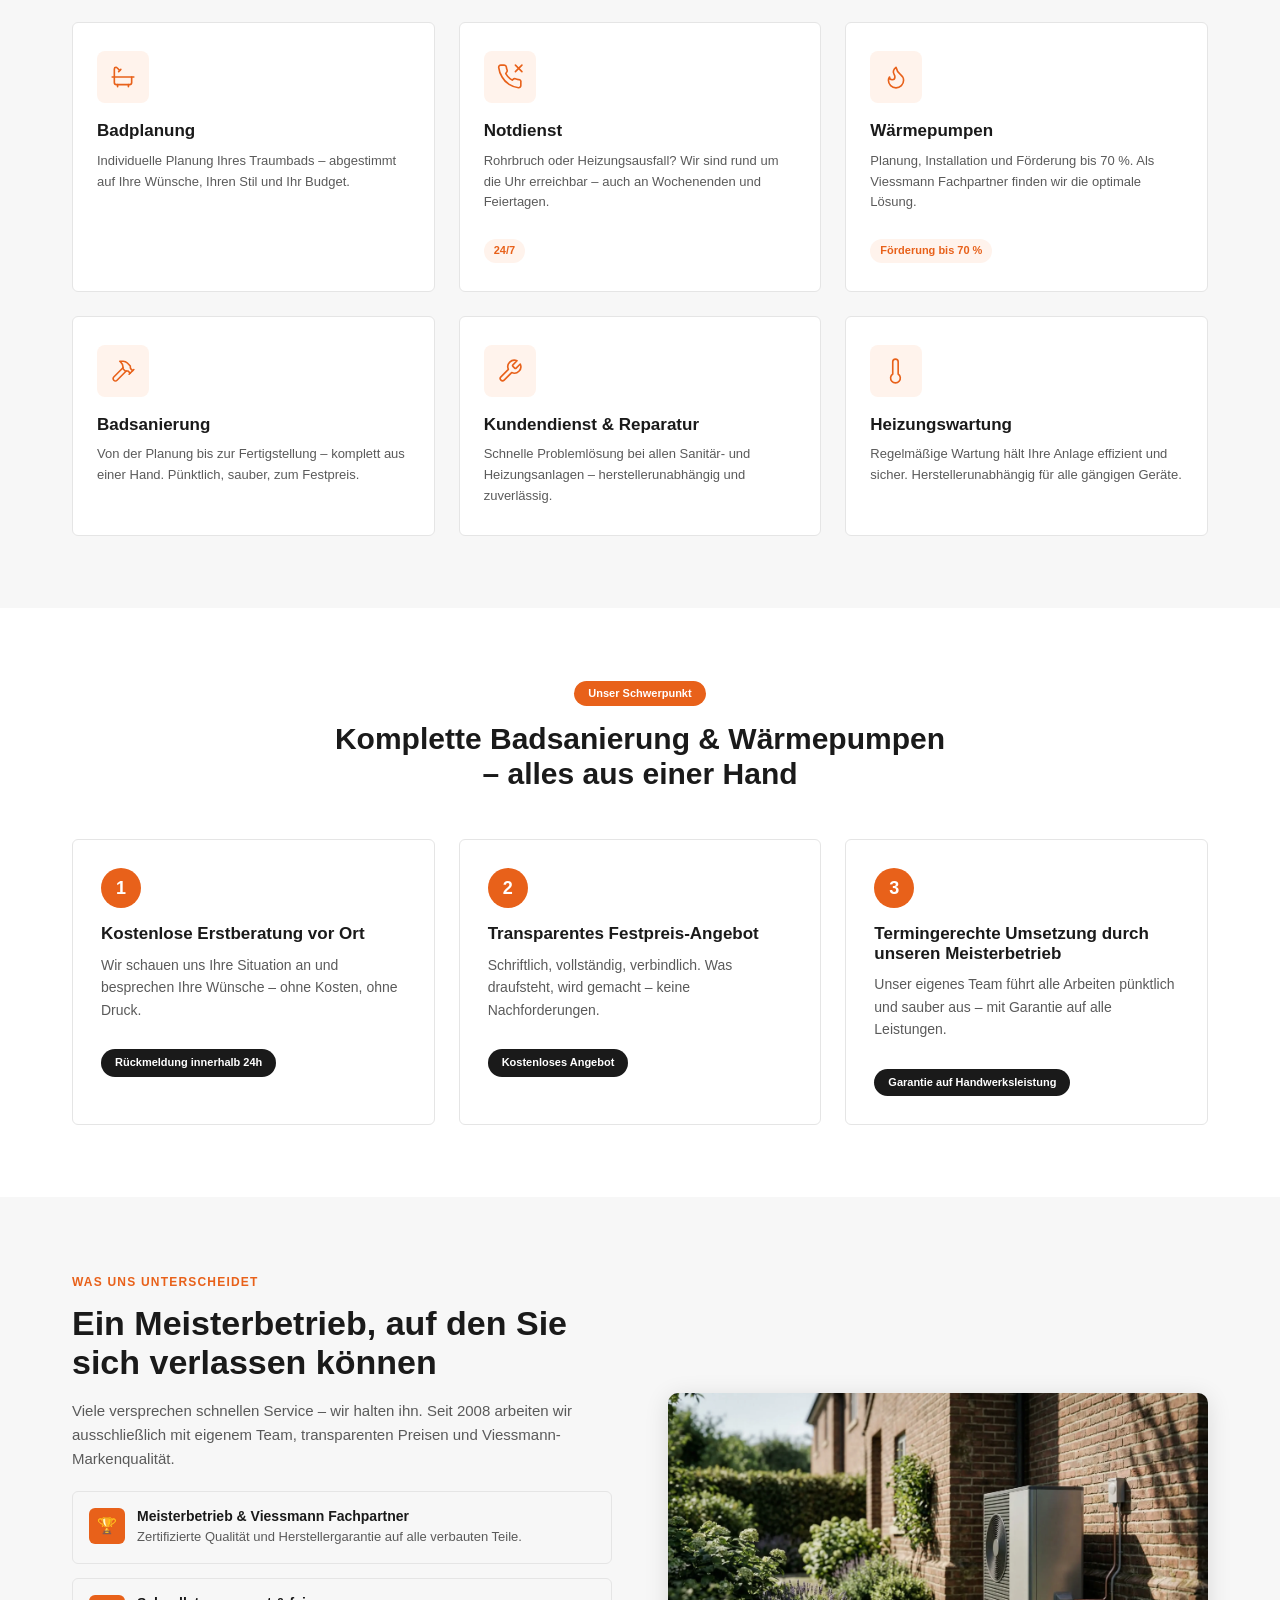
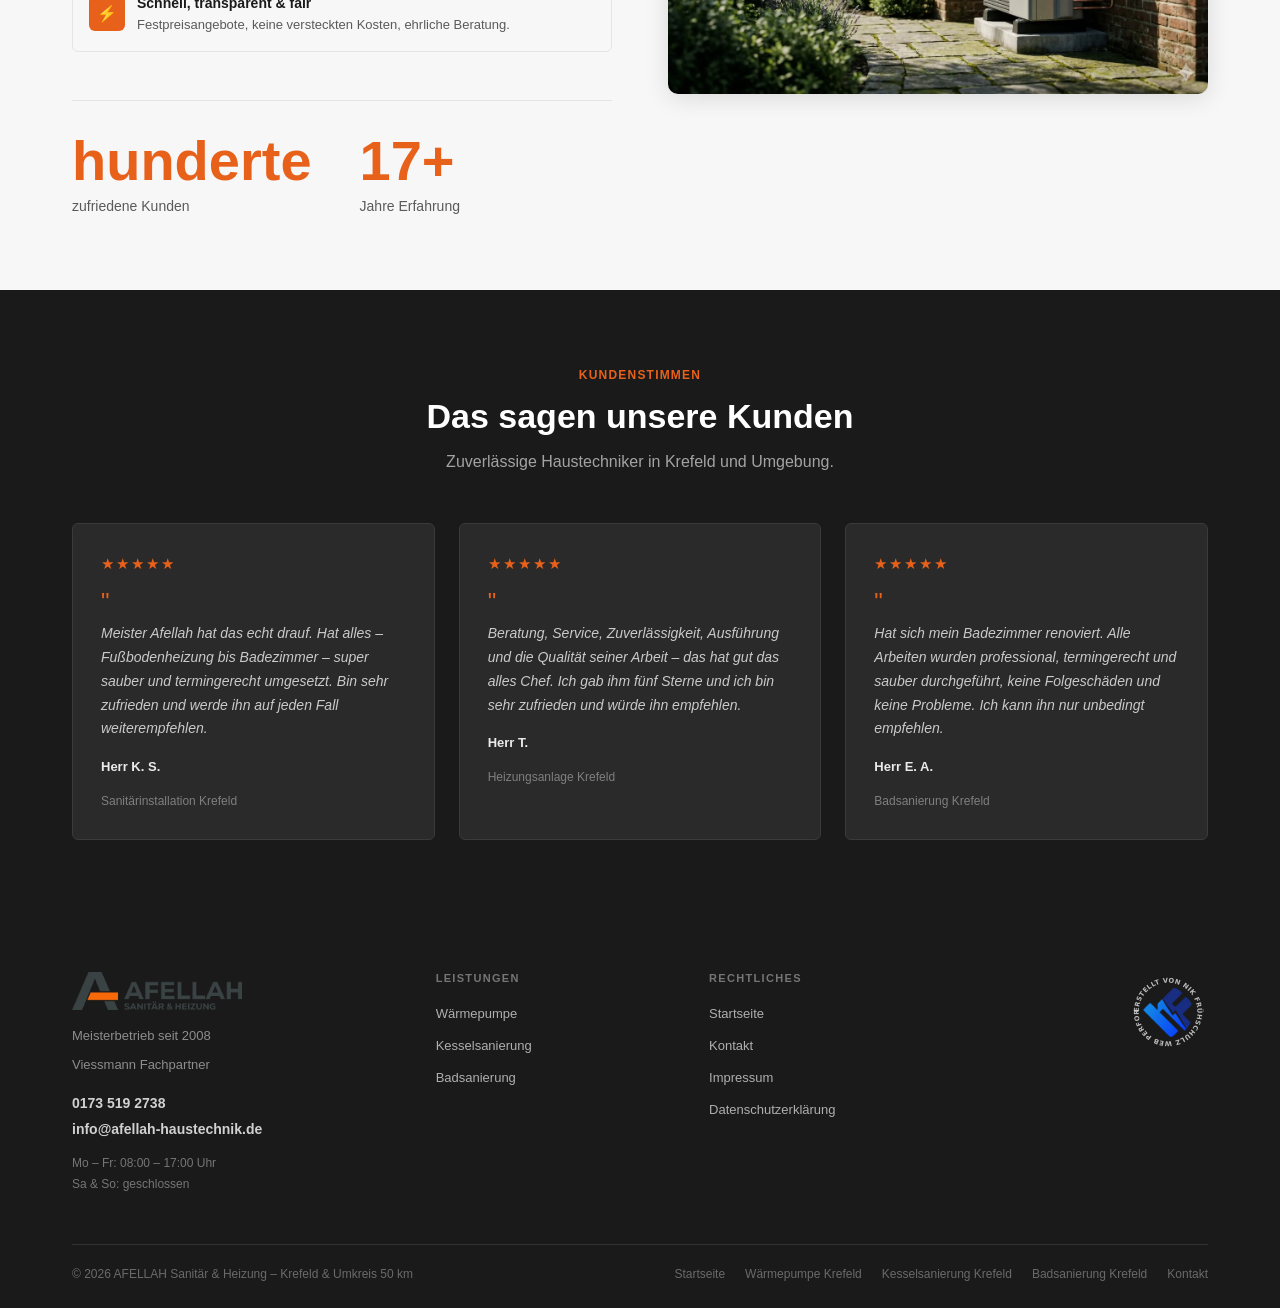
==== commit 8341e879: "Icons: Emojis durch SVGs ersetzt, agency-badge eingebunden - Trust-Bar (Uhr, Map-Pin, Telefon): inli" ====
--- a/index.html
+++ b/index.html
@@ -55,21 +55,21 @@
   <div class="wrap">
     <div class="trust-grid">
       <div class="trust-item">
-        <div class="trust-icon-box" data-icon="clock"></div>
+        <div class="trust-icon-box"><svg xmlns="http://www.w3.org/2000/svg" width="22" height="22" viewBox="0 0 24 24" fill="none" stroke="currentColor" stroke-width="2" stroke-linecap="round" stroke-linejoin="round"><circle cx="12" cy="12" r="10"/><polyline points="12 6 12 12 16 14"/></svg></div>
         <div class="trust-item-text">
           <span class="trust-item-label">Öffnungszeiten</span>
           <span class="trust-item-value">Mo–Fr 08:00–17:00</span>
         </div>
       </div>
       <div class="trust-item">
-        <div class="trust-icon-box" data-icon="map-pin"></div>
+        <div class="trust-icon-box"><svg xmlns="http://www.w3.org/2000/svg" width="22" height="22" viewBox="0 0 24 24" fill="none" stroke="currentColor" stroke-width="2" stroke-linecap="round" stroke-linejoin="round"><path d="M21 10c0 7-9 13-9 13s-9-6-9-13a9 9 0 0 1 18 0z"/><circle cx="12" cy="10" r="3"/></svg></div>
         <div class="trust-item-text">
           <span class="trust-item-label">Einsatzgebiet</span>
           <span class="trust-item-value">Krefeld &amp; Umkreis 50 km</span>
         </div>
       </div>
       <div class="trust-item">
-        <div class="trust-icon-box" data-icon="phone"></div>
+        <div class="trust-icon-box"><svg xmlns="http://www.w3.org/2000/svg" width="22" height="22" viewBox="0 0 24 24" fill="none" stroke="currentColor" stroke-width="2" stroke-linecap="round" stroke-linejoin="round"><path d="M22 16.92v3a2 2 0 0 1-2.18 2 19.79 19.79 0 0 1-8.63-3.07A19.5 19.5 0 0 1 4.69 12 19.79 19.79 0 0 1 1.61 3.35 2 2 0 0 1 3.6 1h3a2 2 0 0 1 2 1.72 12.84 12.84 0 0 0 .7 2.81 2 2 0 0 1-.45 2.11L8.09 8.91a16 16 0 0 0 6 6l.77-.77a2 2 0 0 1 2.11-.45 12.84 12.84 0 0 0 2.81.7A2 2 0 0 1 22 16.92z"/></svg></div>
         <div class="trust-item-text">
           <span class="trust-item-label">Telefon</span>
           <span class="trust-item-value"><a href="tel:01735192738" style="color:inherit;">0173 519 2738</a></span>
@@ -121,34 +121,34 @@
         </a>
       </template>
       <a href="badsanierung.html" class="service-card">
-        <div class="service-icon">🛁</div>
+        <div class="service-icon"><svg xmlns="http://www.w3.org/2000/svg" width="32" height="32" viewBox="0 0 24 24" fill="none" stroke="currentColor" stroke-width="1.5" stroke-linecap="round" stroke-linejoin="round"><path d="M9 6 6.5 3.5a1.5 1.5 0 0 0-1-.5C4.683 3 4 3.683 4 4.5V17a2 2 0 0 0 2 2h12a2 2 0 0 0 2-2v-5"/><line x1="10" y1="5" x2="8" y2="7"/><line x1="2" y1="12" x2="22" y2="12"/><line x1="7" y1="19" x2="7" y2="21"/><line x1="17" y1="19" x2="17" y2="21"/></svg></div>
         <h3>Badplanung</h3>
         <p>Individuelle Planung Ihres Traumbads – abgestimmt auf Ihre Wünsche, Ihren Stil und Ihr Budget.</p>
       </a>
       <div class="service-card">
-        <div class="service-icon">🚨</div>
+        <div class="service-icon"><svg xmlns="http://www.w3.org/2000/svg" width="32" height="32" viewBox="0 0 24 24" fill="none" stroke="currentColor" stroke-width="1.5" stroke-linecap="round" stroke-linejoin="round"><path d="M22 16.92v3a2 2 0 0 1-2.18 2 19.79 19.79 0 0 1-8.63-3.07A19.5 19.5 0 0 1 4.69 12 19.79 19.79 0 0 1 1.61 3.35 2 2 0 0 1 3.6 1h3a2 2 0 0 1 2 1.72c.127.96.361 1.903.7 2.81a2 2 0 0 1-.45 2.11L8.09 8.91a16 16 0 0 0 6 6l.77-.77a2 2 0 0 1 2.11-.45 12.84 12.84 0 0 0 2.81.7A2 2 0 0 1 22 16.92z"/><line x1="23" y1="1" x2="17" y2="7"/><line x1="17" y1="1" x2="23" y2="7"/></svg></div>
         <h3>Notdienst</h3>
         <p>Rohrbruch oder Heizungsausfall? Wir sind rund um die Uhr erreichbar – auch an Wochenenden und Feiertagen.</p>
         <span class="service-tag">24/7</span>
       </div>
       <a href="waermepumpe.html" class="service-card">
-        <div class="service-icon">♨️</div>
+        <div class="service-icon"><svg xmlns="http://www.w3.org/2000/svg" width="32" height="32" viewBox="0 0 24 24" fill="none" stroke="currentColor" stroke-width="1.5" stroke-linecap="round" stroke-linejoin="round"><path d="M8.5 14.5A2.5 2.5 0 0 0 11 12c0-1.38-.5-2-1-3-1.072-2.143-.224-4.054 2-6 .5 2.5 2 4.9 4 6.5 2 1.6 3 3.5 3 5.5a7 7 0 1 1-14 0c0-1.153.433-2.294 1-3a2.5 2.5 0 0 0 2.5 2.5z"/></svg></div>
         <h3>Wärmepumpen</h3>
         <p>Planung, Installation und Förderung bis 70 %. Als Viessmann Fachpartner finden wir die optimale Lösung.</p>
         <span class="service-tag">Förderung bis 70 %</span>
       </a>
       <a href="badsanierung.html" class="service-card">
-        <div class="service-icon">🔨</div>
+        <div class="service-icon"><svg xmlns="http://www.w3.org/2000/svg" width="32" height="32" viewBox="0 0 24 24" fill="none" stroke="currentColor" stroke-width="1.5" stroke-linecap="round" stroke-linejoin="round"><path d="m15 12-8.5 8.5c-.83.83-2.17.83-3 0a2.12 2.12 0 0 1 0-3L12 9"/><path d="M17.64 15 22 10.64"/><path d="m20.91 11.7-1.25-1.25c-.6-.6-.93-1.4-.93-2.25v-.86L16.01 4.6a5.56 5.56 0 0 0-3.94-1.64H9l.92.82A6.18 6.18 0 0 1 12 8.4v1.56l2 2h2.47l2.26 1.91"/></svg></div>
         <h3>Badsanierung</h3>
         <p>Von der Planung bis zur Fertigstellung – komplett aus einer Hand. Pünktlich, sauber, zum Festpreis.</p>
       </a>
       <div class="service-card">
-        <div class="service-icon">🔧</div>
+        <div class="service-icon"><svg xmlns="http://www.w3.org/2000/svg" width="32" height="32" viewBox="0 0 24 24" fill="none" stroke="currentColor" stroke-width="1.5" stroke-linecap="round" stroke-linejoin="round"><path d="M14.7 6.3a1 1 0 0 0 0 1.4l1.6 1.6a1 1 0 0 0 1.4 0l3.77-3.77a6 6 0 0 1-7.94 7.94l-6.91 6.91a2.12 2.12 0 0 1-3-3l6.91-6.91a6 6 0 0 1 7.94-7.94l-3.76 3.76z"/></svg></div>
         <h3>Kundendienst &amp; Reparatur</h3>
         <p>Schnelle Problemlösung bei allen Sanitär- und Heizungsanlagen – herstellerunabhängig und zuverlässig.</p>
       </div>
       <a href="kesselsanierung.html" class="service-card">
-        <div class="service-icon">🌡️</div>
+        <div class="service-icon"><svg xmlns="http://www.w3.org/2000/svg" width="32" height="32" viewBox="0 0 24 24" fill="none" stroke="currentColor" stroke-width="1.5" stroke-linecap="round" stroke-linejoin="round"><path d="M14 14.76V3.5a2.5 2.5 0 0 0-5 0v11.26a4.5 4.5 0 1 0 5 0z"/></svg></div>
         <h3>Heizungswartung</h3>
         <p>Regelmäßige Wartung hält Ihre Anlage effizient und sicher. Herstellerunabhängig für alle gängigen Geräte.</p>
       </a>
@@ -357,5 +357,6 @@
 </footer>
 
 <script src="scripts/menu.js"></script>
+<script src="scripts/agency-badge.js"></script>
 </body>
 </html>
